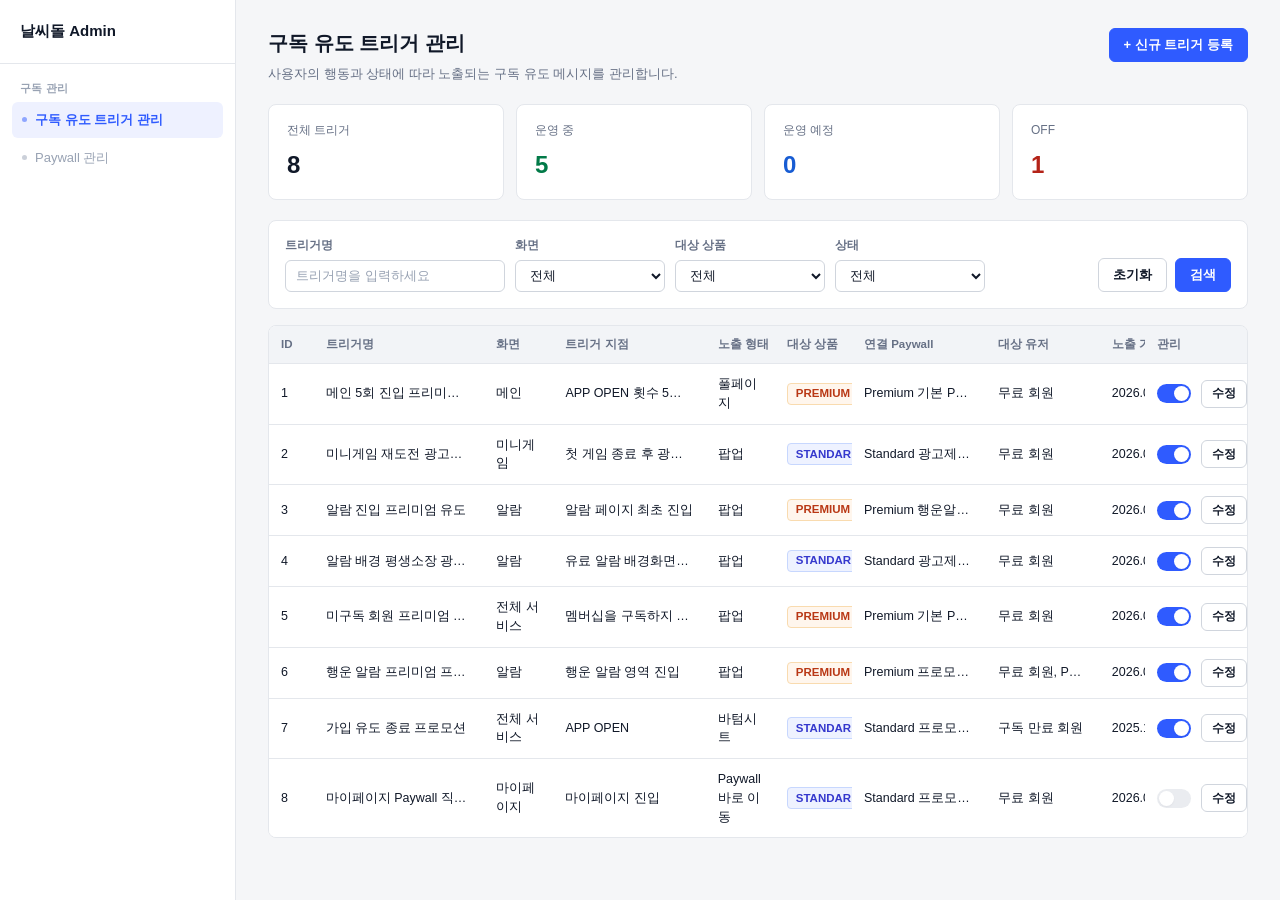
==== subscription-trigger-admin/index.html @ 9c8e007f "Add subscription trigger admin prototype Frontend-only mock admin for managing weather app subscript" ====
<!DOCTYPE html>
<html lang="ko">
<head>
<meta charset="UTF-8">
<meta name="viewport" content="width=1280">
<title>날씨돌 Admin · 구독 유도 트리거 관리</title>
<style>
  :root{
    --bg:#f5f6f8;
    --surface:#ffffff;
    --border:#e4e7ec;
    --border-strong:#d0d5dd;
    --text:#101828;
    --text-secondary:#667085;
    --text-tertiary:#98a2b3;
    --primary:#2f5bff;
    --primary-hover:#2447d6;
    --primary-soft:#eef1ff;
    --danger:#d92d20;
    --danger-soft:#fef3f2;
    --warning:#b54708;
    --warning-soft:#fffaeb;
    --warning-border:#fedf89;
    --green-bg:#ecfdf3;
    --green-text:#027a48;
    --green-border:#abefc6;
    --blue-bg:#eff8ff;
    --blue-text:#175cd3;
    --blue-border:#b2ddff;
    --gray-bg:#f2f4f7;
    --gray-text:#475467;
    --gray-border:#eaecf0;
    --red-bg:#fef3f2;
    --red-text:#b42318;
    --red-border:#fecdca;
    --standard-bg:#eef2ff;
    --standard-text:#3538cd;
    --standard-border:#c7d7fe;
    --premium-bg:#fff6ed;
    --premium-text:#b93815;
    --premium-border:#f9dbaf;
    --radius:6px;
    --shadow-sm:0 1px 2px rgba(16,24,40,0.05);
    --shadow-md:0 4px 12px rgba(16,24,40,0.10);
  }
  *{box-sizing:border-box;}
  html,body{height:100%;}
  body{
    margin:0;
    min-width:1280px;
    background:var(--bg);
    color:var(--text);
    font-family:-apple-system,BlinkMacSystemFont,"Segoe UI",Roboto,"Malgun Gothic","Apple SD Gothic Neo",sans-serif;
    font-size:13px;
    line-height:1.5;
    -webkit-font-smoothing:antialiased;
  }
  a{color:inherit;text-decoration:none;}
  button{font-family:inherit;}
  ul{margin:0;padding:0;list-style:none;}

  /* ---------- layout ---------- */
  .layout{display:flex;min-height:100vh;}
  .sidebar{
    width:236px;
    flex:0 0 236px;
    background:var(--surface);
    border-right:1px solid var(--border);
    display:flex;
    flex-direction:column;
    padding:20px 0;
  }
  .sidebar-logo{
    display:flex;
    align-items:baseline;
    gap:6px;
    padding:0 20px 20px 20px;
    border-bottom:1px solid var(--border);
    margin-bottom:16px;
  }
  .sidebar-logo .name{font-size:15px;font-weight:700;color:var(--text);}
  .sidebar-logo .tag{font-size:11px;color:var(--text-tertiary);}
  .nav-group{padding:0 12px;margin-bottom:20px;}
  .nav-group-title{
    font-size:11px;
    font-weight:600;
    color:var(--text-tertiary);
    padding:0 8px 6px 8px;
    letter-spacing:.02em;
  }
  .nav-item{
    display:flex;
    align-items:center;
    gap:8px;
    padding:8px 10px;
    border-radius:var(--radius);
    color:var(--text-secondary);
    font-size:13px;
    cursor:pointer;
    margin-bottom:2px;
  }
  .nav-item:hover{background:var(--gray-bg);color:var(--text);}
  .nav-item.active{background:var(--primary-soft);color:var(--primary);font-weight:600;}
  .nav-item.disabled{cursor:not-allowed;color:var(--text-tertiary);}
  .nav-item.disabled:hover{background:none;color:var(--text-tertiary);}
  .nav-item .dot{width:5px;height:5px;border-radius:50%;background:currentColor;opacity:.5;flex:0 0 auto;}

  .main{flex:1;min-width:0;display:flex;flex-direction:column;}
  .view{flex:1;display:flex;flex-direction:column;min-height:0;}

  /* ---------- typography / common ---------- */
  .page-header{
    display:flex;
    align-items:flex-start;
    justify-content:space-between;
    padding:28px 32px 0 32px;
  }
  .page-title{font-size:20px;font-weight:700;color:var(--text);margin:0 0 6px 0;}
  .page-desc{font-size:13px;color:var(--text-secondary);margin:0;}

  .btn{
    display:inline-flex;
    align-items:center;
    justify-content:center;
    gap:6px;
    height:34px;
    padding:0 14px;
    border-radius:var(--radius);
    border:1px solid var(--border-strong);
    background:var(--surface);
    color:var(--text);
    font-size:13px;
    font-weight:600;
    cursor:pointer;
    white-space:nowrap;
  }
  .btn:hover{background:var(--gray-bg);}
  .btn-primary{background:var(--primary);border-color:var(--primary);color:#fff;}
  .btn-primary:hover{background:var(--primary-hover);border-color:var(--primary-hover);}
  .btn-secondary{background:var(--surface);}
  .btn-danger{background:var(--danger);border-color:var(--danger);color:#fff;}
  .btn-danger:hover{background:#b42318;border-color:#b42318;}
  .btn-danger-outline{background:var(--surface);border-color:var(--red-border);color:var(--danger);}
  .btn-danger-outline:hover{background:var(--danger-soft);}
  .btn-sm{height:28px;padding:0 10px;font-size:12px;}
  .btn:disabled{opacity:.5;cursor:not-allowed;}

  .badge{
    display:inline-flex;
    align-items:center;
    height:22px;
    padding:0 8px;
    border-radius:4px;
    font-size:11.5px;
    font-weight:600;
    border:1px solid transparent;
    white-space:nowrap;
  }
  .badge-green{background:var(--green-bg);color:var(--green-text);border-color:var(--green-border);}
  .badge-blue{background:var(--blue-bg);color:var(--blue-text);border-color:var(--blue-border);}
  .badge-gray{background:var(--gray-bg);color:var(--gray-text);border-color:var(--gray-border);}
  .badge-red{background:var(--red-bg);color:var(--red-text);border-color:var(--red-border);}
  .badge-standard{background:var(--standard-bg);color:var(--standard-text);border-color:var(--standard-border);}
  .badge-premium{background:var(--premium-bg);color:var(--premium-text);border-color:var(--premium-border);}

  .toggle{
    position:relative;
    display:inline-block;
    width:34px;
    height:19px;
    flex:0 0 auto;
  }
  .toggle input{opacity:0;width:0;height:0;}
  .toggle-track{
    position:absolute;inset:0;
    background:var(--gray-border);
    border-radius:999px;
    cursor:pointer;
    transition:background .15s;
  }
  .toggle-track:before{
    content:"";
    position:absolute;
    left:2px;top:2px;
    width:15px;height:15px;
    background:#fff;
    border-radius:50%;
    box-shadow:var(--shadow-sm);
    transition:transform .15s;
  }
  .toggle input:checked + .toggle-track{background:var(--primary);}
  .toggle input:checked + .toggle-track:before{transform:translateX(15px);}

  /* ---------- summary cards ---------- */
  .summary-row{
    display:grid;
    grid-template-columns:repeat(4,1fr);
    gap:12px;
    padding:20px 32px 0 32px;
  }
  .summary-card{
    background:var(--surface);
    border:1px solid var(--border);
    border-radius:8px;
    padding:16px 18px;
  }
  .summary-card .label{font-size:12px;color:var(--text-secondary);margin-bottom:8px;}
  .summary-card .value{font-size:24px;font-weight:700;color:var(--text);}
  .summary-card.running .value{color:var(--green-text);}
  .summary-card.scheduled .value{color:var(--blue-text);}
  .summary-card.off .value{color:var(--red-text);}

  /* ---------- filters ---------- */
  .filter-bar{
    display:flex;
    align-items:flex-end;
    gap:10px;
    margin:20px 32px 0 32px;
    padding:16px;
    background:var(--surface);
    border:1px solid var(--border);
    border-radius:8px;
    flex-wrap:wrap;
  }
  .filter-field{display:flex;flex-direction:column;gap:6px;}
  .filter-field label{font-size:11.5px;color:var(--text-secondary);font-weight:600;}
  .filter-field input[type=text], .filter-field select{
    height:32px;
    border:1px solid var(--border-strong);
    border-radius:var(--radius);
    padding:0 10px;
    font-size:13px;
    background:var(--surface);
    color:var(--text);
    min-width:150px;
  }
  .filter-field input[type=text]{width:220px;}
  .filter-actions{display:flex;gap:8px;margin-left:auto;}

  /* ---------- table ---------- */
  .table-wrap{
    margin:16px 32px 32px 32px;
    background:var(--surface);
    border:1px solid var(--border);
    border-radius:8px;
    overflow-x:auto;
    overflow-y:hidden;
  }
  table{width:100%;min-width:1300px;border-collapse:collapse;table-layout:fixed;}
  thead th{
    text-align:left;
    font-size:11.5px;
    font-weight:600;
    color:var(--text-secondary);
    background:var(--gray-bg);
    padding:10px 12px;
    border-bottom:1px solid var(--border);
    white-space:nowrap;
  }
  tbody td{
    padding:11px 12px;
    border-bottom:1px solid var(--border);
    font-size:12.5px;
    color:var(--text);
    vertical-align:middle;
    overflow:hidden;
  }
  tbody tr{cursor:pointer;}
  tbody tr:hover{background:#fafbfc;}
  tbody tr:last-child td{border-bottom:none;}
  .cell-ellipsis{
    white-space:nowrap;
    overflow:hidden;
    text-overflow:ellipsis;
    display:block;
    max-width:100%;
  }
  .col-id{width:44px;}
  .col-name{width:168px;}
  .col-screen{width:68px;}
  .col-trigger{width:150px;}
  .col-type{width:68px;}
  .col-product{width:76px;}
  .col-paywall{width:132px;}
  .col-target{width:112px;}
  .col-period{width:136px;}
  .col-freq{width:104px;}
  .col-priority{width:52px;text-align:center;}
  .col-status{width:70px;}
  .col-manage{width:100px;}
  td.col-priority{text-align:center;}
  .row-manage{display:flex;align-items:center;gap:10px;}
  .empty-row td{padding:48px 12px;text-align:center;color:var(--text-tertiary);font-size:13px;}

  /* pin identifying + action columns so they stay reachable while the
     dense table scrolls horizontally at 1280-1440px */
  th.sticky-col, td.sticky-col{position:sticky;background:var(--surface);z-index:2;}
  thead th.sticky-col{background:var(--gray-bg);z-index:3;}
  tbody tr:hover td.sticky-col{background:#fafbfc;}
  .sticky-id{left:0;}
  .sticky-name{left:44px;box-shadow:2px 0 4px -2px rgba(16,24,40,0.12);}
  .sticky-manage{right:0;box-shadow:-2px 0 4px -2px rgba(16,24,40,0.12);}

  /* ---------- form view ---------- */
  .form-header{
    display:flex;
    align-items:center;
    justify-content:space-between;
    padding:20px 32px;
    border-bottom:1px solid var(--border);
    background:var(--surface);
  }
  .form-header-left{display:flex;flex-direction:column;gap:6px;}
  .back-link{
    display:inline-flex;
    align-items:center;
    gap:4px;
    font-size:12.5px;
    color:var(--text-secondary);
    cursor:pointer;
    width:fit-content;
  }
  .back-link:hover{color:var(--primary);}
  .form-title{font-size:18px;font-weight:700;}

  .form-body{
    display:flex;
    align-items:flex-start;
    gap:24px;
    padding:24px 32px 120px 32px;
  }
  .form-main{flex:0 0 66%;max-width:66%;display:flex;flex-direction:column;gap:16px;}
  .form-side{flex:1;position:sticky;top:24px;}

  .section-card{
    background:var(--surface);
    border:1px solid var(--border);
    border-radius:8px;
    padding:20px 22px;
  }
  .section-head{display:flex;align-items:baseline;gap:10px;margin-bottom:16px;}
  .section-num{
    display:inline-flex;
    align-items:center;
    justify-content:center;
    width:20px;height:20px;
    border-radius:50%;
    background:var(--text);
    color:#fff;
    font-size:11px;
    font-weight:700;
    flex:0 0 auto;
  }
  .section-title{font-size:14px;font-weight:700;color:var(--text);}
  .section-sub{font-size:12px;color:var(--text-secondary);}

  .field{margin-bottom:16px;}
  .field:last-child{margin-bottom:0;}
  .field-row{display:flex;gap:16px;}
  .field-row .field{flex:1;}
  .field label.field-label{
    display:block;
    font-size:12.5px;
    font-weight:600;
    color:var(--text);
    margin-bottom:6px;
  }
  .required-mark{color:var(--danger);margin-left:2px;}
  .field .helper{font-size:11.5px;color:var(--text-tertiary);margin-top:5px;}
  .field .error-text{font-size:11.5px;color:var(--danger);margin-top:5px;display:none;}
  .field.has-error .error-text{display:block;}
  .field.has-error input,.field.has-error select,.field.has-error textarea{border-color:var(--danger)!important;}
  .field.has-error .card-select .card-option{border-color:var(--danger);}

  input[type=text], input[type=number], input[type=datetime-local], select, textarea{
    width:100%;
    height:34px;
    border:1px solid var(--border-strong);
    border-radius:var(--radius);
    padding:0 10px;
    font-size:13px;
    color:var(--text);
    background:var(--surface);
    font-family:inherit;
  }
  textarea{height:auto;padding:8px 10px;resize:vertical;min-height:64px;}
  input:focus, select:focus, textarea:focus{outline:2px solid var(--primary-soft);border-color:var(--primary);}
  input::placeholder, textarea::placeholder{color:var(--text-tertiary);}

  .row-toggle{display:flex;align-items:center;justify-content:space-between;padding:2px 0;}
  .row-toggle .toggle-copy .t{font-size:13px;font-weight:600;}
  .row-toggle .toggle-copy .d{font-size:11.5px;color:var(--text-secondary);margin-top:2px;}

  .checkbox-grid{display:flex;flex-direction:column;gap:2px;}
  .checkbox-item{
    display:flex;
    align-items:center;
    gap:8px;
    padding:8px 4px;
    border-bottom:1px solid var(--gray-bg);
  }
  .checkbox-item:last-child{border-bottom:none;}
  .checkbox-item input{width:15px;height:15px;}
  .checkbox-item label{font-size:13px;cursor:pointer;}

  .warning-box{
    display:flex;
    gap:8px;
    align-items:flex-start;
    background:var(--warning-soft);
    border:1px solid var(--warning-border);
    color:var(--warning);
    border-radius:var(--radius);
    padding:10px 12px;
    font-size:12px;
    margin-top:10px;
  }
  .warning-box .mark{font-weight:700;flex:0 0 auto;}

  .radio-line{display:flex;gap:20px;align-items:center;height:34px;}
  .radio-item{display:flex;align-items:center;gap:6px;}
  .radio-item input{width:15px;height:15px;}
  .radio-item label{font-size:13px;cursor:pointer;}

  .freq-select-wrap{display:flex;gap:10px;align-items:flex-start;}
  .freq-select-wrap select{flex:0 0 220px;}
  .freq-sub{flex:1;}
  .freq-note{
    background:var(--gray-bg);
    border-radius:var(--radius);
    padding:9px 12px;
    font-size:12px;
    color:var(--text-secondary);
    display:flex;
    align-items:center;
    gap:8px;
    min-height:34px;
  }
  .freq-number-row{display:flex;align-items:center;gap:8px;}
  .freq-number-row input{width:90px;}
  .freq-number-row span{font-size:12.5px;color:var(--text-secondary);white-space:nowrap;}

  .card-select{display:grid;grid-template-columns:repeat(4,1fr);gap:10px;}
  .card-select.two-col{grid-template-columns:repeat(2,1fr);}
  .card-option{
    border:1.5px solid var(--border);
    border-radius:8px;
    padding:14px 10px 12px 10px;
    cursor:pointer;
    text-align:center;
    background:var(--surface);
  }
  .card-option:hover{border-color:var(--border-strong);}
  .card-option.selected{border-color:var(--primary);background:var(--primary-soft);}
  .card-option .icon-wrap{
    display:flex;
    align-items:center;
    justify-content:center;
    height:52px;
    margin-bottom:10px;
  }
  .card-option .icon-wrap svg{width:44px;height:40px;}
  .card-option .opt-title{font-size:12.5px;font-weight:600;color:var(--text);}

  .product-card{
    border:1.5px solid var(--border);
    border-radius:8px;
    padding:16px;
    cursor:pointer;
  }
  .product-card:hover{border-color:var(--border-strong);}
  .product-card.selected{border-color:var(--primary);background:var(--primary-soft);}
  .product-card .p-name{font-size:14px;font-weight:700;margin-bottom:4px;}
  .product-card .p-desc{font-size:12px;color:var(--text-secondary);}

  .flow-diagram{
    margin-top:16px;
    display:flex;
    align-items:center;
    gap:10px;
    flex-wrap:wrap;
    padding:12px 14px;
    background:var(--gray-bg);
    border-radius:var(--radius);
  }
  .flow-chip{
    background:var(--surface);
    border:1px solid var(--border-strong);
    border-radius:999px;
    padding:5px 12px;
    font-size:12px;
    font-weight:600;
    color:var(--text);
  }
  .flow-chip.empty{color:var(--text-tertiary);font-weight:500;}
  .flow-arrow{color:var(--text-tertiary);font-size:13px;}

  .dropzone{
    border:1.5px dashed var(--border-strong);
    border-radius:var(--radius);
    padding:22px;
    text-align:center;
    cursor:pointer;
    color:var(--text-secondary);
    font-size:12.5px;
  }
  .dropzone:hover{border-color:var(--primary);background:var(--primary-soft);}
  .dropzone.filled{border-style:solid;border-color:var(--green-border);background:var(--green-bg);color:var(--green-text);}
  .dropzone .dz-title{font-weight:600;margin-bottom:3px;color:var(--text);}
  .dropzone.filled .dz-title{color:var(--green-text);}

  .priority-hint{font-size:12px;color:var(--text-secondary);margin-top:6px;}

  /* ---------- preview ---------- */
  .preview-panel{
    background:var(--surface);
    border:1px solid var(--border);
    border-radius:8px;
    padding:20px;
  }
  .preview-panel h3{font-size:13.5px;font-weight:700;margin:0 0 4px 0;}
  .preview-panel .preview-sub{font-size:11.5px;color:var(--text-secondary);margin-bottom:16px;}
  .phone-frame{
    width:100%;
    max-width:260px;
    margin:0 auto;
    border:8px solid #1d2129;
    border-radius:30px;
    background:#1d2129;
    box-shadow:var(--shadow-md);
  }
  .phone-screen{
    background:#eef1f6;
    border-radius:22px;
    height:480px;
    position:relative;
    overflow:hidden;
    display:flex;
    flex-direction:column;
    justify-content:flex-end;
  }
  .phone-notch{
    position:absolute;top:0;left:50%;transform:translateX(-50%);
    width:70px;height:16px;background:#1d2129;border-radius:0 0 10px 10px;
  }
  .phone-bg-app{
    position:absolute;inset:0;
    background:linear-gradient(180deg,#dfe7f5 0%,#eef1f6 60%);
  }
  .phone-bg-app .fake-line{height:8px;background:#d7dee8;border-radius:4px;margin:0 16px 8px 16px;}
  .phone-bg-app .fake-line.short{width:40%;}
  .phone-bg-app .fake-block{height:60px;background:#d7dee8;border-radius:8px;margin:16px;}

  .sheet{
    position:relative;
    background:#fff;
    border-radius:16px 16px 0 0;
    padding:18px 16px 16px 16px;
    box-shadow:0 -4px 16px rgba(0,0,0,.12);
  }
  .sheet.popup-center{
    margin:auto 14px;
    border-radius:14px;
    align-self:center;
  }
  .sheet.fullpage-sheet{
    position:absolute;inset:0;
    border-radius:22px;
    display:flex;
    flex-direction:column;
    justify-content:center;
    padding:28px 20px;
  }
  .sheet-img{
    height:96px;
    border-radius:10px;
    background:repeating-linear-gradient(45deg,#eef1ff,#eef1ff 8px,#e4e9ff 8px,#e4e9ff 16px);
    margin-bottom:12px;
    display:flex;align-items:center;justify-content:center;
    color:var(--text-tertiary);
    font-size:10.5px;
  }
  .sheet-title{font-size:14.5px;font-weight:700;color:#101828;margin-bottom:4px;line-height:1.35;}
  .sheet-subtitle{font-size:11.5px;color:#667085;margin-bottom:14px;line-height:1.4;}
  .sheet-cta{
    background:var(--primary);
    color:#fff;
    text-align:center;
    padding:11px;
    border-radius:8px;
    font-size:12.5px;
    font-weight:700;
    margin-bottom:8px;
  }
  .sheet-subcta{
    text-align:center;
    padding:6px;
    font-size:11.5px;
    color:var(--text-tertiary);
  }
  .sheet-badge-row{display:flex;justify-content:flex-end;margin-top:6px;}
  .sheet-product-badge{
    font-size:9.5px;
    font-weight:700;
    padding:2px 7px;
    border-radius:4px;
  }
  .flow-preview{
    position:absolute;inset:0;
    display:flex;
    flex-direction:column;
    align-items:center;
    justify-content:center;
    gap:10px;
    padding:24px;
  }
  .flow-preview .fp-chip{
    background:#fff;
    border-radius:8px;
    padding:10px 16px;
    font-size:12px;
    font-weight:600;
    color:var(--text);
    box-shadow:var(--shadow-sm);
    text-align:center;
  }
  .flow-preview .fp-arrow{color:var(--text-tertiary);font-size:16px;}
  .preview-meta{
    margin-top:14px;
    font-size:11.5px;
    color:var(--text-secondary);
    display:flex;
    justify-content:space-between;
  }

  /* ---------- sticky bottom actions ---------- */
  .bottom-actions{
    position:fixed;
    left:236px;right:0;bottom:0;
    background:var(--surface);
    border-top:1px solid var(--border);
    padding:14px 32px;
    display:flex;
    justify-content:space-between;
    align-items:center;
    z-index:20;
  }
  .bottom-actions-right{display:flex;gap:8px;}

  /* ---------- toast ---------- */
  .toast{
    position:fixed;
    bottom:28px;
    left:50%;
    transform:translateX(-50%) translateY(20px);
    background:#101828;
    color:#fff;
    padding:12px 20px;
    border-radius:8px;
    font-size:13px;
    font-weight:500;
    box-shadow:var(--shadow-md);
    opacity:0;
    pointer-events:none;
    transition:opacity .18s, transform .18s;
    z-index:100;
  }
  .toast.show{opacity:1;transform:translateX(-50%) translateY(0);}

  /* ---------- modal ---------- */
  .modal-overlay{
    position:fixed;inset:0;
    background:rgba(16,24,40,.5);
    display:flex;
    align-items:center;
    justify-content:center;
    z-index:90;
  }
  .modal{
    background:#fff;
    border-radius:10px;
    padding:24px;
    width:380px;
    box-shadow:var(--shadow-md);
  }
  .modal h3{font-size:15px;font-weight:700;margin:0 0 8px 0;}
  .modal p{font-size:12.5px;color:var(--text-secondary);margin:0 0 20px 0;line-height:1.5;}
  .modal-actions{display:flex;justify-content:flex-end;gap:8px;}
</style>
</head>
<body>
<div class="layout">
  <aside class="sidebar">
    <div class="sidebar-logo">
      <span class="name">날씨돌 Admin</span>
    </div>
    <div class="nav-group">
      <div class="nav-group-title">구독 관리</div>
      <ul>
        <li class="nav-item active" id="nav-trigger">
          <span class="dot"></span>구독 유도 트리거 관리
        </li>
        <li class="nav-item disabled" id="nav-paywall">
          <span class="dot"></span>Paywall 관리
        </li>
      </ul>
    </div>
  </aside>

  <main class="main">

    <!-- ===================== LIST VIEW ===================== -->
    <section class="view" id="view-list">
      <div class="page-header">
        <div>
          <h1 class="page-title">구독 유도 트리거 관리</h1>
          <p class="page-desc">사용자의 행동과 상태에 따라 노출되는 구독 유도 메시지를 관리합니다.</p>
        </div>
        <button class="btn btn-primary" id="btn-new">+ 신규 트리거 등록</button>
      </div>

      <div class="summary-row">
        <div class="summary-card">
          <div class="label">전체 트리거</div>
          <div class="value" id="sum-total">0</div>
        </div>
        <div class="summary-card running">
          <div class="label">운영 중</div>
          <div class="value" id="sum-running">0</div>
        </div>
        <div class="summary-card scheduled">
          <div class="label">운영 예정</div>
          <div class="value" id="sum-scheduled">0</div>
        </div>
        <div class="summary-card off">
          <div class="label">OFF</div>
          <div class="value" id="sum-off">0</div>
        </div>
      </div>

      <div class="filter-bar">
        <div class="filter-field">
          <label>트리거명</label>
          <input type="text" id="filter-name" placeholder="트리거명을 입력하세요">
        </div>
        <div class="filter-field">
          <label>화면</label>
          <select id="filter-screen">
            <option value="">전체</option>
            <option value="메인">메인</option>
            <option value="알람">알람</option>
            <option value="미니게임">미니게임</option>
            <option value="마이페이지">마이페이지</option>
            <option value="전체 서비스">전체 서비스</option>
          </select>
        </div>
        <div class="filter-field">
          <label>대상 상품</label>
          <select id="filter-product">
            <option value="">전체</option>
            <option value="STANDARD">STANDARD</option>
            <option value="PREMIUM">PREMIUM</option>
          </select>
        </div>
        <div class="filter-field">
          <label>상태</label>
          <select id="filter-status">
            <option value="">전체</option>
            <option value="running">운영 중</option>
            <option value="scheduled">운영 예정</option>
            <option value="ended">종료</option>
            <option value="off">OFF</option>
          </select>
        </div>
        <div class="filter-actions">
          <button class="btn btn-secondary" id="btn-reset">초기화</button>
          <button class="btn btn-primary" id="btn-search">검색</button>
        </div>
      </div>

      <div class="table-wrap">
        <table>
          <colgroup>
            <col class="col-id"><col class="col-name"><col class="col-screen"><col class="col-trigger">
            <col class="col-type"><col class="col-product"><col class="col-paywall"><col class="col-target">
            <col class="col-period"><col class="col-freq"><col class="col-priority"><col class="col-status"><col class="col-manage">
          </colgroup>
          <thead>
            <tr>
              <th class="sticky-col sticky-id">ID</th><th class="sticky-col sticky-name">트리거명</th><th>화면</th><th>트리거 지점</th><th>노출 형태</th>
              <th>대상 상품</th><th>연결 Paywall</th><th>대상 유저</th><th>노출 기간</th>
              <th>빈도</th><th>우선순위</th><th>상태</th><th class="sticky-col sticky-manage">관리</th>
            </tr>
          </thead>
          <tbody id="trigger-tbody"></tbody>
        </table>
      </div>
    </section>

    <!-- ===================== FORM VIEW ===================== -->
    <section class="view" id="view-form" style="display:none;">
      <div class="form-header">
        <div class="form-header-left">
          <span class="back-link" id="btn-back">&larr; 목록으로</span>
          <span class="form-title" id="form-title">구독 유도 트리거 등록</span>
        </div>
        <button class="btn btn-danger-outline" id="btn-delete" style="display:none;">삭제</button>
      </div>

      <div class="form-body">
        <div class="form-main">

          <!-- 1. 기본 정보 -->
          <div class="section-card">
            <div class="section-head">
              <span class="section-num">1</span>
              <span class="section-title">기본 정보</span>
            </div>
            <div class="field" id="field-name">
              <label class="field-label">트리거명<span class="required-mark">*</span></label>
              <input type="text" id="f-name" placeholder="운영자가 식별할 수 있는 이름을 입력하세요">
              <div class="helper">사용자에게 노출되지 않는 어드민 내부 관리용 이름입니다.</div>
              <div class="error-text">트리거명을 입력해주세요.</div>
            </div>
            <div class="field">
              <label class="field-label">운영 설명</label>
              <textarea id="f-desc" placeholder="운영 목적이나 참고사항을 입력하세요"></textarea>
            </div>
            <div class="field" style="margin-bottom:0;">
              <div class="row-toggle">
                <div class="toggle-copy">
                  <div class="t">사용 여부</div>
                  <div class="d">OFF로 설정하면 즉시 앱 노출이 중단됩니다.</div>
                </div>
                <label class="toggle">
                  <input type="checkbox" id="f-enabled" checked>
                  <span class="toggle-track"></span>
                </label>
              </div>
            </div>
          </div>

          <!-- 2. 트리거 설정 -->
          <div class="section-card">
            <div class="section-head">
              <span class="section-num">2</span>
              <span class="section-title">트리거 설정</span>
              <span class="section-sub">사용자가 어떤 화면에서 어떤 행동을 했을 때 구독 유도를 시작할지 설정합니다.</span>
            </div>
            <div class="field-row">
              <div class="field" id="field-screen">
                <label class="field-label">화면<span class="required-mark">*</span></label>
                <select id="f-screen">
                  <option value="">화면을 선택하세요</option>
                  <option value="메인">메인</option>
                  <option value="알람">알람</option>
                  <option value="미니게임">미니게임</option>
                  <option value="마이페이지">마이페이지</option>
                  <option value="전체 서비스">전체 서비스</option>
                </select>
                <div class="error-text">노출 화면을 선택해주세요.</div>
              </div>
              <div class="field" id="field-triggerPoint">
                <label class="field-label">트리거 지점<span class="required-mark">*</span></label>
                <select id="f-triggerPoint" disabled>
                  <option value="">화면을 먼저 선택하세요</option>
                </select>
                <div class="helper">개발에서 지원하는 트리거 이벤트만 선택할 수 있습니다.</div>
                <div class="error-text">트리거 지점을 선택해주세요.</div>
              </div>
            </div>
          </div>

          <!-- 3. 대상 사용자 -->
          <div class="section-card">
            <div class="section-head">
              <span class="section-num">3</span>
              <span class="section-title">대상 사용자</span>
              <span class="section-sub">현재 구독 상태를 기준으로 노출할 사용자를 지정합니다.</span>
            </div>
            <div class="field" id="field-targetUsers" style="margin-bottom:0;">
              <div class="checkbox-grid" id="f-targetUsers">
                <div class="checkbox-item">
                  <input type="checkbox" id="tu-free" value="free" checked>
                  <label for="tu-free">무료 회원</label>
                </div>
                <div class="checkbox-item">
                  <input type="checkbox" id="tu-standard_sub" value="standard_sub">
                  <label for="tu-standard_sub">STANDARD 구독자</label>
                </div>
                <div class="checkbox-item">
                  <input type="checkbox" id="tu-premium_sub" value="premium_sub">
                  <label for="tu-premium_sub">PREMIUM 구독자</label>
                </div>
                <div class="checkbox-item">
                  <input type="checkbox" id="tu-premium_trial" value="premium_trial">
                  <label for="tu-premium_trial">PREMIUM 무료체험 중</label>
                </div>
                <div class="checkbox-item">
                  <input type="checkbox" id="tu-expired" value="expired">
                  <label for="tu-expired">구독 만료 회원</label>
                </div>
              </div>
              <div class="error-text">대상 사용자를 1개 이상 선택해주세요.</div>
              <div class="warning-box" id="premium-warning" style="display:none;">
                <span class="mark">주의</span>
                <span>이미 PREMIUM 혜택을 이용 중인 사용자입니다. PREMIUM 가입 유도 대상으로 설정하는 것이 맞는지 확인해주세요.</span>
              </div>
            </div>
          </div>

          <!-- 4. 노출 기간 -->
          <div class="section-card">
            <div class="section-head">
              <span class="section-num">4</span>
              <span class="section-title">노출 기간</span>
            </div>
            <div class="field-row">
              <div class="field">
                <label class="field-label">시작 일시</label>
                <input type="datetime-local" id="f-startAt">
              </div>
              <div class="field">
                <label class="field-label">종료 설정</label>
                <div class="radio-line">
                  <div class="radio-item">
                    <input type="radio" name="endMode" id="endMode-set" value="set" checked>
                    <label for="endMode-set">종료일 지정</label>
                  </div>
                  <div class="radio-item">
                    <input type="radio" name="endMode" id="endMode-none" value="none">
                    <label for="endMode-none">종료 없음</label>
                  </div>
                </div>
              </div>
            </div>
            <div class="field" id="field-endAt">
              <label class="field-label">종료 일시</label>
              <input type="datetime-local" id="f-endAt">
              <div class="error-text">종료 일시는 시작 일시 이후로 설정해주세요.</div>
            </div>
          </div>

          <!-- 5. 노출 빈도 -->
          <div class="section-card">
            <div class="section-head">
              <span class="section-num">5</span>
              <span class="section-title">사용자별 노출 빈도</span>
              <span class="section-sub">동일 사용자에게 구독 유도 메시지가 반복 노출되는 빈도를 제한합니다.</span>
            </div>
            <div class="field" style="margin-bottom:10px;">
              <div class="freq-select-wrap">
                <select id="f-freqType">
                  <option value="first_only">최초 1회</option>
                  <option value="daily">일 단위</option>
                  <option value="weekly">주 단위</option>
                  <option value="monthly">월 단위</option>
                  <option value="last_n_days">마지막 노출 후 N일</option>
                  <option value="unlimited">제한 없음</option>
                </select>
                <div class="freq-sub" id="freq-sub"></div>
              </div>
            </div>
            <div class="helper">빈도 제한은 회원 ID 기준으로 적용합니다.</div>
          </div>

          <!-- 6. 노출 콘텐츠 -->
          <div class="section-card">
            <div class="section-head">
              <span class="section-num">6</span>
              <span class="section-title">노출 콘텐츠</span>
            </div>
            <div class="field">
              <label class="field-label">노출 형태<span class="required-mark">*</span></label>
              <div class="card-select" id="f-displayType">
                <div class="card-option" data-value="popup">
                  <div class="icon-wrap">
                    <svg viewBox="0 0 44 40" fill="none"><rect x="2" y="10" width="40" height="26" rx="3" stroke="#98a2b3" stroke-width="1.5"/><rect x="8" y="16" width="28" height="4" rx="1" fill="#d0d5dd"/><rect x="8" y="23" width="20" height="3" rx="1" fill="#e4e7ec"/><rect x="8" y="29" width="14" height="5" rx="1.5" fill="#98a2b3"/></svg>
                  </div>
                  <div class="opt-title">팝업</div>
                </div>
                <div class="card-option" data-value="bottomsheet">
                  <div class="icon-wrap">
                    <svg viewBox="0 0 44 40" fill="none"><rect x="2" y="2" width="40" height="36" rx="3" stroke="#e4e7ec" stroke-width="1.5"/><rect x="2" y="20" width="40" height="18" rx="3" stroke="#98a2b3" stroke-width="1.5" fill="#fff"/><rect x="17" y="23" width="10" height="2.5" rx="1.2" fill="#d0d5dd"/><rect x="9" y="29" width="26" height="5" rx="1.5" fill="#98a2b3"/></svg>
                  </div>
                  <div class="opt-title">바텀시트</div>
                </div>
                <div class="card-option" data-value="fullpage">
                  <div class="icon-wrap">
                    <svg viewBox="0 0 44 40" fill="none"><rect x="2" y="2" width="40" height="36" rx="3" stroke="#98a2b3" stroke-width="1.5" fill="#fff"/><rect x="8" y="9" width="28" height="10" rx="2" fill="#e4e7ec"/><rect x="8" y="23" width="20" height="3" rx="1" fill="#e4e7ec"/><rect x="8" y="29" width="28" height="5" rx="1.5" fill="#98a2b3"/></svg>
                  </div>
                  <div class="opt-title">풀페이지</div>
                </div>
                <div class="card-option" data-value="paywall_direct">
                  <div class="icon-wrap">
                    <svg viewBox="0 0 44 40" fill="none"><rect x="2" y="9" width="16" height="22" rx="2.5" stroke="#98a2b3" stroke-width="1.5" fill="#fff"/><path d="M22 20H38M38 20L32 14M38 20L32 26" stroke="#98a2b3" stroke-width="1.6" stroke-linecap="round" stroke-linejoin="round"/></svg>
                  </div>
                  <div class="opt-title">Paywall 바로 이동</div>
                </div>
              </div>
            </div>

            <div id="popup-content-fields">
              <div class="field" id="field-popupTitle">
                <label class="field-label">타이틀<span class="required-mark">*</span></label>
                <input type="text" id="f-popupTitle" placeholder="광고 없이 날씨돌을 이용해보세요">
                <div class="error-text">타이틀을 입력해주세요.</div>
              </div>
              <div class="field">
                <label class="field-label">서브 타이틀</label>
                <input type="text" id="f-popupSubtitle" placeholder="STANDARD 멤버십으로 광고를 제거할 수 있어요.">
              </div>
              <div class="field">
                <label class="field-label">이미지</label>
                <div class="dropzone" id="f-popupImage">
                  <div class="dz-title">이미지 업로드</div>
                  <div>클릭하여 파일을 선택하세요 (프로토타입 · 실제 업로드 없음)</div>
                </div>
              </div>
              <div class="field-row">
                <div class="field" id="field-cta">
                  <label class="field-label">CTA 문구<span class="required-mark">*</span></label>
                  <input type="text" id="f-cta" placeholder="광고 없이 이용하기">
                  <div class="error-text">CTA 문구를 입력해주세요.</div>
                </div>
                <div class="field">
                  <label class="field-label">보조 CTA</label>
                  <input type="text" id="f-subCta" placeholder="나중에">
                </div>
              </div>
            </div>
          </div>

          <!-- 7. 상품 / Paywall -->
          <div class="section-card">
            <div class="section-head">
              <span class="section-num">7</span>
              <span class="section-title">상품 / Paywall 설정</span>
            </div>
            <div class="field" id="field-product">
              <label class="field-label">대상 상품<span class="required-mark">*</span></label>
              <div class="card-select two-col" id="f-product">
                <div class="product-card" data-value="STANDARD">
                  <div class="p-name">STANDARD</div>
                  <div class="p-desc">광고 제거</div>
                </div>
                <div class="product-card" data-value="PREMIUM">
                  <div class="p-name">PREMIUM</div>
                  <div class="p-desc">프리미엄 콘텐츠 및 추가 혜택</div>
                </div>
              </div>
              <div class="error-text">대상 상품을 선택해주세요.</div>
            </div>
            <div class="field" id="field-paywall" style="margin-bottom:0;">
              <label class="field-label">연결 Paywall<span class="required-mark">*</span></label>
              <select id="f-paywall" disabled>
                <option value="">상품을 먼저 선택하세요</option>
              </select>
              <div class="error-text">연결할 Paywall을 선택해주세요.</div>
              <div class="flow-diagram" id="flow-diagram"></div>
            </div>
          </div>

          <!-- 8. 우선순위 -->
          <div class="section-card">
            <div class="section-head">
              <span class="section-num">8</span>
              <span class="section-title">우선순위</span>
            </div>
            <div class="field" style="max-width:160px;margin-bottom:0;">
              <label class="field-label">Priority</label>
              <input type="number" id="f-priority" min="1" value="1">
              <div class="priority-hint">동일한 시점에 여러 구독 유도 트리거를 만족한 경우 숫자가 낮은 트리거를 먼저 노출합니다. (Priority 1 &gt; Priority 2 &gt; Priority 3)</div>
              <div class="warning-box" id="priority-warning" style="display:none;">
                <span class="mark">주의</span>
                <span>동일 화면에서 같은 우선순위를 사용하는 트리거가 있습니다.</span>
              </div>
            </div>
          </div>

        </div>

        <!-- 9. 미리보기 -->
        <div class="form-side">
          <div class="preview-panel">
            <h3>앱 노출 미리보기</h3>
            <div class="preview-sub">입력한 콘텐츠가 실시간으로 반영됩니다.</div>
            <div class="phone-frame">
              <div class="phone-screen" id="phone-screen"></div>
            </div>
            <div class="preview-meta">
              <span id="preview-type-label">팝업</span>
              <span id="preview-product-label">-</span>
            </div>
          </div>
        </div>
      </div>

      <div class="bottom-actions">
        <button class="btn btn-secondary" id="btn-cancel">취소</button>
        <div class="bottom-actions-right">
          <button class="btn btn-primary" id="btn-save">등록</button>
        </div>
      </div>
    </section>

  </main>
</div>

<div id="toast" class="toast"></div>

<div class="modal-overlay" id="confirmOverlay" style="display:none;">
  <div class="modal">
    <h3 id="confirmTitle">트리거를 삭제하시겠습니까?</h3>
    <p id="confirmDesc">삭제한 트리거는 더 이상 앱에 노출되지 않습니다.</p>
    <div class="modal-actions">
      <button class="btn btn-secondary" id="confirmCancelBtn">취소</button>
      <button class="btn btn-danger" id="confirmOkBtn">삭제</button>
    </div>
  </div>
</div>

<script>
(function(){
  "use strict";

  /* ============================================================
   * Static reference data (trigger events are dev-defined; ops
   * users may only pick from these lists, never free-type one)
   * ============================================================ */
  var TRIGGER_POINTS = {
    "메인": [
      { value:"app_open_5", label:"APP OPEN 횟수 5번째" },
      { value:"main_enter", label:"메인 화면 진입" }
    ],
    "알람": [
      { value:"alarm_enter_first", label:"알람 페이지 최초 진입" },
      { value:"alarm_bg_lifetime_ad", label:"유료 알람 배경화면에서 광고보고 평생 소장하기 클릭" },
      { value:"luck_alarm_enter", label:"행운 알람 영역 진입" }
    ],
    "미니게임": [
      { value:"game_end_first", label:"첫 게임 종료" },
      { value:"game_end_ad_retry", label:"첫 게임 종료 후 광고 보고 재도전 CTA 클릭" }
    ],
    "마이페이지": [
      { value:"mypage_enter", label:"마이페이지 진입" }
    ],
    "전체 서비스": [
      { value:"non_subscriber", label:"멤버십을 구독하지 않은 회원" },
      { value:"app_open", label:"APP OPEN" }
    ]
  };

  var TARGET_USER_LABELS = {
    free:"무료 회원",
    standard_sub:"STANDARD 구독자",
    premium_sub:"PREMIUM 구독자",
    premium_trial:"PREMIUM 무료체험 중",
    expired:"구독 만료 회원"
  };
  var TARGET_USER_ORDER = ["free","standard_sub","premium_sub","premium_trial","expired"];

  var PAYWALLS = {
    STANDARD:["Standard 광고제거 Paywall","Standard 프로모션 Paywall"],
    PREMIUM:["Premium 기본 Paywall","Premium 행운알람 Paywall","Premium 프로모션 Paywall"]
  };

  var DISPLAY_TYPE_LABELS = {
    popup:"팝업", bottomsheet:"바텀시트", fullpage:"풀페이지", paywall_direct:"Paywall 바로 이동"
  };

  var FREQ_LABELS = {
    first_only:"최초 1회", daily:"일 단위", weekly:"주 단위", monthly:"월 단위",
    last_n_days:"마지막 노출 후 N일", unlimited:"제한 없음"
  };

  var STATUS_LABEL = { running:"운영 중", scheduled:"운영 예정", ended:"종료", off:"OFF" };
  var STATUS_BADGE_CLASS = { running:"badge-green", scheduled:"badge-blue", ended:"badge-gray", off:"badge-red" };

  /* ============================================================
   * Mock data
   * ============================================================ */
  var triggers = [
    {
      id:1, name:"메인 5회 진입 프리미엄 유도", description:"신규 무료 회원의 5회차 앱 진입 시 프리미엄 업셀을 시도합니다.",
      enabled:true, screen:"메인", triggerPoint:"app_open_5",
      targetUsers:["free"], startAt:"2026-01-05T00:00", hasEndDate:false, endAt:"",
      freqType:"first_only", freqValue:null,
      displayType:"fullpage",
      popupTitle:"프리미엄으로 더 많은 날씨 정보를 확인해보세요", popupSubtitle:"초정밀 예보와 프리미엄 테마를 만나보세요.",
      popupImage:null, cta:"프리미엄 시작하기", subCta:"나중에",
      product:"PREMIUM", paywall:"Premium 기본 Paywall", priority:1
    },
    {
      id:2, name:"미니게임 재도전 광고제거 유도", description:"",
      enabled:true, screen:"미니게임", triggerPoint:"game_end_ad_retry",
      targetUsers:["free"], startAt:"2026-02-01T00:00", hasEndDate:false, endAt:"",
      freqType:"last_n_days", freqValue:3,
      displayType:"popup",
      popupTitle:"광고 없이 게임을 즐겨보세요", popupSubtitle:"STANDARD 멤버십으로 광고를 제거할 수 있어요.",
      popupImage:null, cta:"광고 없이 이용하기", subCta:"나중에",
      product:"STANDARD", paywall:"Standard 광고제거 Paywall", priority:2
    },
    {
      id:3, name:"알람 진입 프리미엄 유도", description:"",
      enabled:true, screen:"알람", triggerPoint:"alarm_enter_first",
      targetUsers:["free"], startAt:"2026-01-10T00:00", hasEndDate:false, endAt:"",
      freqType:"first_only", freqValue:null,
      displayType:"popup",
      popupTitle:"행운을 부르는 프리미엄 알람", popupSubtitle:"매일 다른 행운 메시지를 받아보세요.",
      popupImage:null, cta:"프리미엄 알람 시작하기", subCta:"다음에",
      product:"PREMIUM", paywall:"Premium 행운알람 Paywall", priority:1
    },
    {
      id:4, name:"알람 배경 평생소장 광고제거 유도", description:"",
      enabled:true, screen:"알람", triggerPoint:"alarm_bg_lifetime_ad",
      targetUsers:["free"], startAt:"2026-01-20T00:00", hasEndDate:false, endAt:"",
      freqType:"last_n_days", freqValue:2,
      displayType:"popup",
      popupTitle:"광고 없이 평생 소장하세요", popupSubtitle:"STANDARD 멤버십으로 배경을 광고 없이 소장할 수 있어요.",
      popupImage:null, cta:"광고 없이 소장하기", subCta:"나중에",
      product:"STANDARD", paywall:"Standard 광고제거 Paywall", priority:2
    },
    {
      id:5, name:"미구독 회원 프리미엄 유도", description:"",
      enabled:true, screen:"전체 서비스", triggerPoint:"non_subscriber",
      targetUsers:["free"], startAt:"2026-01-01T00:00", hasEndDate:false, endAt:"",
      freqType:"last_n_days", freqValue:3,
      displayType:"popup",
      popupTitle:"날씨돌 프리미엄을 만나보세요", popupSubtitle:"광고 제거는 물론 다양한 프리미엄 혜택을 누려보세요.",
      popupImage:null, cta:"프리미엄 알아보기", subCta:"나중에",
      product:"PREMIUM", paywall:"Premium 기본 Paywall", priority:3
    },
    {
      id:6, name:"행운 알람 프리미엄 프로모션", description:"가을 시즌 프로모션. 알람 화면 Priority 1과 중복 예정.",
      enabled:true, screen:"알람", triggerPoint:"luck_alarm_enter",
      targetUsers:["free","premium_trial"], startAt:"2026-09-01T00:00", hasEndDate:true, endAt:"2026-09-30T23:59",
      freqType:"first_only", freqValue:null,
      displayType:"popup",
      popupTitle:"행운 알람 프리미엄 프로모션", popupSubtitle:"가을맞이 특별 혜택을 놓치지 마세요.",
      popupImage:null, cta:"지금 확인하기", subCta:"나중에",
      product:"PREMIUM", paywall:"Premium 프로모션 Paywall", priority:1
    },
    {
      id:7, name:"가입 유도 종료 프로모션", description:"겨울 프로모션. 이미 종료됨.",
      enabled:true, screen:"전체 서비스", triggerPoint:"app_open",
      targetUsers:["expired"], startAt:"2025-12-01T00:00", hasEndDate:true, endAt:"2026-01-31T23:59",
      freqType:"last_n_days", freqValue:7,
      displayType:"bottomsheet",
      popupTitle:"다시 만나서 반가워요", popupSubtitle:"놓친 혜택을 다시 받아보세요.",
      popupImage:null, cta:"다시 시작하기", subCta:"나중에",
      product:"STANDARD", paywall:"Standard 프로모션 Paywall", priority:5
    },
    {
      id:8, name:"마이페이지 Paywall 직행 테스트", description:"현재 OFF 상태로 운영 중지된 트리거 샘플.",
      enabled:false, screen:"마이페이지", triggerPoint:"mypage_enter",
      targetUsers:["free"], startAt:"2026-03-01T00:00", hasEndDate:false, endAt:"",
      freqType:"unlimited", freqValue:null,
      displayType:"paywall_direct",
      popupTitle:"", popupSubtitle:"", popupImage:null, cta:"", subCta:"",
      product:"STANDARD", paywall:"Standard 프로모션 Paywall", priority:1
    }
  ];
  var nextId = 9;

  /* ============================================================
   * Helpers
   * ============================================================ */
  function computeStatus(t, now){
    now = now || new Date();
    if (!t.enabled) return "off";
    var start = new Date(t.startAt);
    if (now < start) return "scheduled";
    if (t.hasEndDate && t.endAt){
      var end = new Date(t.endAt);
      if (now > end) return "ended";
    }
    return "running";
  }

  function fmtDT(v){
    if (!v) return "";
    var s = v.replace("T"," ");
    return s.slice(0,16).replace(/-/g,".");
  }

  function fmtPeriod(t){
    var start = fmtDT(t.startAt) || "미설정";
    if (t.hasEndDate && t.endAt) return start + " ~ " + fmtDT(t.endAt);
    return start + " ~ 종료없음";
  }

  function fmtFreq(t){
    switch(t.freqType){
      case "first_only": return "최초 1회";
      case "daily": return (t.freqValue||1) + "회 / Day";
      case "weekly": return (t.freqValue||1) + "회 / Week";
      case "monthly": return (t.freqValue||1) + "회 / Month";
      case "last_n_days": return "마지막 노출 후 " + (t.freqValue||1) + "일";
      case "unlimited": return "제한 없음";
      default: return "-";
    }
  }

  function escapeHtml(s){
    return String(s==null?"":s).replace(/[&<>"']/g, function(c){
      return {"&":"&amp;","<":"&lt;",">":"&gt;","\"":"&quot;","'":"&#39;"}[c];
    });
  }

  function showToast(msg){
    var el = document.getElementById("toast");
    el.textContent = msg;
    el.classList.add("show");
    clearTimeout(showToast._t);
    showToast._t = setTimeout(function(){ el.classList.remove("show"); }, 2400);
  }

  /* ============================================================
   * List view rendering
   * ============================================================ */
  var currentFilters = { name:"", screen:"", product:"", status:"" };

  function renderSummary(){
    var total = triggers.length, running=0, scheduled=0, off=0;
    triggers.forEach(function(t){
      var s = computeStatus(t);
      if (s==="running") running++;
      else if (s==="scheduled") scheduled++;
      else if (s==="off") off++;
    });
    document.getElementById("sum-total").textContent = total;
    document.getElementById("sum-running").textContent = running;
    document.getElementById("sum-scheduled").textContent = scheduled;
    document.getElementById("sum-off").textContent = off;
  }

  function getFilteredTriggers(){
    return triggers.filter(function(t){
      if (currentFilters.name && t.name.indexOf(currentFilters.name) === -1) return false;
      if (currentFilters.screen && t.screen !== currentFilters.screen) return false;
      if (currentFilters.product && t.product !== currentFilters.product) return false;
      if (currentFilters.status && computeStatus(t) !== currentFilters.status) return false;
      return true;
    });
  }

  function renderTable(){
    var tbody = document.getElementById("trigger-tbody");
    var list = getFilteredTriggers();
    if (list.length === 0){
      tbody.innerHTML = '<tr class="empty-row"><td colspan="13">조건에 맞는 트리거가 없습니다.</td></tr>';
      return;
    }
    var rows = list.map(function(t){
      var status = computeStatus(t);
      var targetLabel = t.targetUsers.map(function(v){ return TARGET_USER_LABELS[v]; }).join(", ");
      var triggerLabel = (TRIGGER_POINTS[t.screen]||[]).reduce(function(acc,o){ return o.value===t.triggerPoint ? o.label : acc; }, t.triggerPoint);
      var productBadgeClass = t.product === "PREMIUM" ? "badge-premium" : "badge-standard";
      return '' +
        '<tr data-id="'+t.id+'">' +
          '<td class="sticky-col sticky-id">'+t.id+'</td>' +
          '<td class="sticky-col sticky-name" title="'+escapeHtml(t.name)+'"><span class="cell-ellipsis">'+escapeHtml(t.name)+'</span></td>' +
          '<td>'+escapeHtml(t.screen)+'</td>' +
          '<td title="'+escapeHtml(triggerLabel)+'"><span class="cell-ellipsis">'+escapeHtml(triggerLabel)+'</span></td>' +
          '<td>'+DISPLAY_TYPE_LABELS[t.displayType]+'</td>' +
          '<td><span class="badge '+productBadgeClass+'">'+t.product+'</span></td>' +
          '<td title="'+escapeHtml(t.paywall)+'"><span class="cell-ellipsis">'+escapeHtml(t.paywall)+'</span></td>' +
          '<td title="'+escapeHtml(targetLabel)+'"><span class="cell-ellipsis">'+escapeHtml(targetLabel)+'</span></td>' +
          '<td><span class="cell-ellipsis">'+fmtPeriod(t)+'</span></td>' +
          '<td><span class="cell-ellipsis">'+fmtFreq(t)+'</span></td>' +
          '<td class="col-priority">'+t.priority+'</td>' +
          '<td><span class="badge '+STATUS_BADGE_CLASS[status]+'">'+STATUS_LABEL[status]+'</span></td>' +
          '<td class="sticky-col sticky-manage">' +
            '<div class="row-manage">' +
              '<label class="toggle" title="ON/OFF">' +
                '<input type="checkbox" class="row-toggle-input" data-id="'+t.id+'" '+(t.enabled?"checked":"")+'>' +
                '<span class="toggle-track"></span>' +
              '</label>' +
              '<button class="btn btn-sm btn-secondary row-edit-btn" data-id="'+t.id+'">수정</button>' +
            '</div>' +
          '</td>' +
        '</tr>';
    }).join("");
    tbody.innerHTML = rows;

    tbody.querySelectorAll(".row-toggle-input").forEach(function(inp){
      inp.addEventListener("click", function(e){ e.stopPropagation(); });
      inp.addEventListener("change", function(){
        var id = Number(this.dataset.id);
        var t = triggers.find(function(x){ return x.id === id; });
        if (t){ t.enabled = this.checked; }
        renderSummary();
        renderTable();
      });
    });
    tbody.querySelectorAll(".row-edit-btn").forEach(function(btn){
      btn.addEventListener("click", function(e){
        e.stopPropagation();
        openEditForm(Number(this.dataset.id));
      });
    });
    tbody.querySelectorAll("tr[data-id]").forEach(function(tr){
      tr.addEventListener("click", function(e){
        if (e.target.closest(".row-manage")) return;
        openEditForm(Number(this.dataset.id));
      });
    });
  }

  function refreshList(){
    renderSummary();
    renderTable();
  }

  /* filters wiring */
  document.getElementById("btn-search").addEventListener("click", function(){
    currentFilters.name = document.getElementById("filter-name").value.trim();
    currentFilters.screen = document.getElementById("filter-screen").value;
    currentFilters.product = document.getElementById("filter-product").value;
    currentFilters.status = document.getElementById("filter-status").value;
    renderTable();
  });
  document.getElementById("filter-name").addEventListener("keydown", function(e){
    if (e.key === "Enter") document.getElementById("btn-search").click();
  });
  document.getElementById("btn-reset").addEventListener("click", function(){
    document.getElementById("filter-name").value = "";
    document.getElementById("filter-screen").value = "";
    document.getElementById("filter-product").value = "";
    document.getElementById("filter-status").value = "";
    currentFilters = { name:"", screen:"", product:"", status:"" };
    renderTable();
  });

  /* ============================================================
   * View switching
   * ============================================================ */
  function showView(name){
    document.getElementById("view-list").style.display = (name==="list") ? "flex" : "none";
    document.getElementById("view-form").style.display = (name==="form") ? "flex" : "none";
    window.scrollTo(0,0);
  }

  document.getElementById("nav-trigger").addEventListener("click", function(){
    showView("list");
  });
  document.getElementById("nav-paywall").addEventListener("click", function(){
    showToast("준비 중인 기능입니다.");
  });

  /* ============================================================
   * Form view
   * ============================================================ */
  var editingId = null;
  var formState = null;

  function defaultFormState(){
    var now = new Date();
    now.setMinutes(now.getMinutes() - now.getTimezoneOffset());
    var startAt = now.toISOString().slice(0,16);
    return {
      name:"", description:"", enabled:true,
      screen:"", triggerPoint:"",
      targetUsers:["free"],
      startAt:startAt, hasEndDate:true, endAt:"",
      freqType:"first_only", freqValue:null,
      displayType:"popup",
      popupTitle:"", popupSubtitle:"", popupImage:null, cta:"", subCta:"",
      product:"", paywall:"", priority:1
    };
  }

  function cloneTriggerToForm(t){
    return {
      name:t.name, description:t.description||"", enabled:t.enabled,
      screen:t.screen, triggerPoint:t.triggerPoint,
      targetUsers:t.targetUsers.slice(),
      startAt:t.startAt, hasEndDate:t.hasEndDate, endAt:t.endAt||"",
      freqType:t.freqType, freqValue:t.freqValue,
      displayType:t.displayType,
      popupTitle:t.popupTitle||"", popupSubtitle:t.popupSubtitle||"", popupImage:t.popupImage||null,
      cta:t.cta||"", subCta:t.subCta||"",
      product:t.product, paywall:t.paywall, priority:t.priority
    };
  }

  function openCreateForm(){
    editingId = null;
    formState = defaultFormState();
    document.getElementById("form-title").textContent = "구독 유도 트리거 등록";
    document.getElementById("btn-save").textContent = "등록";
    document.getElementById("btn-delete").style.display = "none";
    populateForm();
    clearAllErrors();
    showView("form");
  }

  function openEditForm(id){
    var t = triggers.find(function(x){ return x.id === id; });
    if (!t) return;
    editingId = id;
    formState = cloneTriggerToForm(t);
    document.getElementById("form-title").textContent = "구독 유도 트리거 수정";
    document.getElementById("btn-save").textContent = "변경사항 저장";
    document.getElementById("btn-delete").style.display = "inline-flex";
    populateForm();
    clearAllErrors();
    showView("form");
  }

  document.getElementById("btn-new").addEventListener("click", openCreateForm);
  document.getElementById("btn-back").addEventListener("click", function(){ showView("list"); });
  document.getElementById("btn-cancel").addEventListener("click", function(){ showView("list"); });

  /* ---- populate static form controls from formState ---- */
  function populateTriggerPointOptions(){
    var sel = document.getElementById("f-triggerPoint");
    var opts = TRIGGER_POINTS[formState.screen] || [];
    if (!formState.screen){
      sel.disabled = true;
      sel.innerHTML = '<option value="">화면을 먼저 선택하세요</option>';
      return;
    }
    sel.disabled = false;
    sel.innerHTML = '<option value="">트리거 지점을 선택하세요</option>' +
      opts.map(function(o){
        var sel2 = (o.value === formState.triggerPoint) ? " selected" : "";
        return '<option value="'+o.value+'"'+sel2+'>'+escapeHtml(o.label)+'</option>';
      }).join("");
  }

  function populatePaywallOptions(){
    var sel = document.getElementById("f-paywall");
    var opts = formState.product ? (PAYWALLS[formState.product]||[]) : [];
    if (!formState.product){
      sel.disabled = true;
      sel.innerHTML = '<option value="">상품을 먼저 선택하세요</option>';
      return;
    }
    sel.disabled = false;
    sel.innerHTML = '<option value="">Paywall을 선택하세요</option>' +
      opts.map(function(name){
        var sel2 = (name === formState.paywall) ? " selected" : "";
        return '<option value="'+escapeHtml(name)+'"'+sel2+'>'+escapeHtml(name)+'</option>';
      }).join("");
  }

  function populateFreqSub(){
    var wrap = document.getElementById("freq-sub");
    var v = formState.freqValue;
    switch(formState.freqType){
      case "first_only":
        wrap.innerHTML = '<div class="freq-note">사용자에게 생애 최초 1회만 노출</div>';
        break;
      case "daily":
        wrap.innerHTML = '<div class="freq-number-row"><input type="number" min="1" id="f-freqValue" value="'+(v||1)+'"><span>회 / Day</span></div>';
        break;
      case "weekly":
        wrap.innerHTML = '<div class="freq-number-row"><input type="number" min="1" id="f-freqValue" value="'+(v||1)+'"><span>회 / Week</span></div>';
        break;
      case "monthly":
        wrap.innerHTML = '<div class="freq-number-row"><input type="number" min="1" id="f-freqValue" value="'+(v||1)+'"><span>회 / Month</span></div>';
        break;
      case "last_n_days":
        wrap.innerHTML = '<div class="freq-number-row"><input type="number" min="1" id="f-freqValue" value="'+(v||1)+'"><span>일이 지나면 다시 노출 가능</span></div>';
        break;
      case "unlimited":
        wrap.innerHTML = '<div class="warning-box" style="margin-top:0;"><span class="mark">주의</span><span>트리거 조건을 만족할 때마다 노출됩니다. 사용자 피로도가 높아질 수 있습니다.</span></div>';
        break;
    }
    var input = document.getElementById("f-freqValue");
    if (input){
      input.addEventListener("input", function(){
        formState.freqValue = Number(this.value) || 1;
      });
    }
  }

  function updatePremiumWarning(){
    var warn = document.getElementById("premium-warning");
    var show = formState.product === "PREMIUM" && formState.targetUsers.indexOf("premium_sub") !== -1;
    warn.style.display = show ? "flex" : "none";
  }

  function updatePriorityWarning(){
    var warn = document.getElementById("priority-warning");
    var dup = triggers.some(function(t){
      return t.id !== editingId && t.screen === formState.screen && Number(t.priority) === Number(formState.priority) && formState.screen;
    });
    warn.style.display = dup ? "flex" : "none";
  }

  function updateFlowDiagram(){
    var el = document.getElementById("flow-diagram");
    var triggerLabel = "-";
    if (formState.screen && formState.triggerPoint){
      var opts = TRIGGER_POINTS[formState.screen] || [];
      var found = opts.find(function(o){ return o.value === formState.triggerPoint; });
      triggerLabel = found ? found.label : "-";
    }
    var productLabel = formState.product || "-";
    var paywallLabel = formState.paywall || "-";
    function chip(text){
      var empty = (text === "-");
      return '<span class="flow-chip'+(empty?" empty":"")+'">'+escapeHtml(text)+'</span>';
    }
    el.innerHTML = chip(triggerLabel) + '<span class="flow-arrow">&rarr;</span>' + chip(productLabel) + '<span class="flow-arrow">&rarr;</span>' + chip(paywallLabel);
  }

  function populateForm(){
    document.getElementById("f-name").value = formState.name;
    document.getElementById("f-desc").value = formState.description;
    document.getElementById("f-enabled").checked = formState.enabled;

    document.getElementById("f-screen").value = formState.screen;
    populateTriggerPointOptions();

    TARGET_USER_ORDER.forEach(function(v){
      document.getElementById("tu-"+v).checked = formState.targetUsers.indexOf(v) !== -1;
    });

    document.getElementById("f-startAt").value = formState.startAt;
    document.getElementById("endMode-set").checked = formState.hasEndDate;
    document.getElementById("endMode-none").checked = !formState.hasEndDate;
    document.getElementById("f-endAt").value = formState.endAt;
    document.getElementById("field-endAt").style.display = formState.hasEndDate ? "block" : "none";

    document.getElementById("f-freqType").value = formState.freqType;
    populateFreqSub();

    document.querySelectorAll("#f-displayType .card-option").forEach(function(el){
      el.classList.toggle("selected", el.dataset.value === formState.displayType);
    });
    document.getElementById("popup-content-fields").style.display = (formState.displayType === "paywall_direct") ? "none" : "block";

    document.getElementById("f-popupTitle").value = formState.popupTitle;
    document.getElementById("f-popupSubtitle").value = formState.popupSubtitle;
    document.getElementById("f-cta").value = formState.cta;
    document.getElementById("f-subCta").value = formState.subCta;
    var dz = document.getElementById("f-popupImage");
    if (formState.popupImage){
      dz.classList.add("filled");
      dz.innerHTML = '<div class="dz-title">이미지 선택됨</div><div>'+escapeHtml(formState.popupImage)+' &middot; 다시 클릭하여 변경</div>';
    } else {
      dz.classList.remove("filled");
      dz.innerHTML = '<div class="dz-title">이미지 업로드</div><div>클릭하여 파일을 선택하세요 (프로토타입 · 실제 업로드 없음)</div>';
    }

    document.querySelectorAll("#f-product .product-card").forEach(function(el){
      el.classList.toggle("selected", el.dataset.value === formState.product);
    });
    populatePaywallOptions();

    document.getElementById("f-priority").value = formState.priority;

    updatePremiumWarning();
    updatePriorityWarning();
    updateFlowDiagram();
    renderPreview();
  }

  /* ---- field listeners (attached once) ---- */
  document.getElementById("f-name").addEventListener("input", function(){
    formState.name = this.value;
    clearFieldError("field-name");
  });
  document.getElementById("f-desc").addEventListener("input", function(){
    formState.description = this.value;
  });
  document.getElementById("f-enabled").addEventListener("change", function(){
    formState.enabled = this.checked;
  });

  document.getElementById("f-screen").addEventListener("change", function(){
    formState.screen = this.value;
    formState.triggerPoint = "";
    populateTriggerPointOptions();
    clearFieldError("field-screen");
    clearFieldError("field-triggerPoint");
    updatePriorityWarning();
    updateFlowDiagram();
  });
  document.getElementById("f-triggerPoint").addEventListener("change", function(){
    formState.triggerPoint = this.value;
    clearFieldError("field-triggerPoint");
    updateFlowDiagram();
  });

  document.getElementById("f-targetUsers").addEventListener("change", function(e){
    if (e.target && e.target.type === "checkbox"){
      var vals = [];
      TARGET_USER_ORDER.forEach(function(v){
        if (document.getElementById("tu-"+v).checked) vals.push(v);
      });
      formState.targetUsers = vals;
      clearFieldError("field-targetUsers");
      updatePremiumWarning();
    }
  });

  document.getElementById("f-startAt").addEventListener("change", function(){
    formState.startAt = this.value;
    clearFieldError("field-endAt");
  });
  document.getElementById("endMode-set").addEventListener("change", function(){
    formState.hasEndDate = true;
    document.getElementById("field-endAt").style.display = "block";
  });
  document.getElementById("endMode-none").addEventListener("change", function(){
    formState.hasEndDate = false;
    formState.endAt = "";
    document.getElementById("field-endAt").style.display = "none";
    clearFieldError("field-endAt");
  });
  document.getElementById("f-endAt").addEventListener("change", function(){
    formState.endAt = this.value;
    clearFieldError("field-endAt");
  });

  document.getElementById("f-freqType").addEventListener("change", function(){
    formState.freqType = this.value;
    formState.freqValue = (formState.freqType === "first_only" || formState.freqType === "unlimited") ? null : 1;
    populateFreqSub();
  });

  document.getElementById("f-displayType").addEventListener("click", function(e){
    var card = e.target.closest(".card-option");
    if (!card) return;
    formState.displayType = card.dataset.value;
    document.querySelectorAll("#f-displayType .card-option").forEach(function(el){
      el.classList.toggle("selected", el === card);
    });
    document.getElementById("popup-content-fields").style.display = (formState.displayType === "paywall_direct") ? "none" : "block";
    renderPreview();
  });

  document.getElementById("f-popupTitle").addEventListener("input", function(){
    formState.popupTitle = this.value;
    clearFieldError("field-popupTitle");
    renderPreview();
  });
  document.getElementById("f-popupSubtitle").addEventListener("input", function(){
    formState.popupSubtitle = this.value;
    renderPreview();
  });
  document.getElementById("f-cta").addEventListener("input", function(){
    formState.cta = this.value;
    clearFieldError("field-cta");
    renderPreview();
  });
  document.getElementById("f-subCta").addEventListener("input", function(){
    formState.subCta = this.value;
    renderPreview();
  });
  document.getElementById("f-popupImage").addEventListener("click", function(){
    formState.popupImage = formState.popupImage ? null : "sample-image.png";
    if (formState.popupImage){
      this.classList.add("filled");
      this.innerHTML = '<div class="dz-title">이미지 선택됨</div><div>'+escapeHtml(formState.popupImage)+' &middot; 다시 클릭하여 변경</div>';
    } else {
      this.classList.remove("filled");
      this.innerHTML = '<div class="dz-title">이미지 업로드</div><div>클릭하여 파일을 선택하세요 (프로토타입 · 실제 업로드 없음)</div>';
    }
    renderPreview();
  });

  document.getElementById("f-product").addEventListener("click", function(e){
    var card = e.target.closest(".product-card");
    if (!card) return;
    formState.product = card.dataset.value;
    formState.paywall = "";
    document.querySelectorAll("#f-product .product-card").forEach(function(el){
      el.classList.toggle("selected", el === card);
    });
    populatePaywallOptions();
    clearFieldError("field-product");
    clearFieldError("field-paywall");
    updatePremiumWarning();
    updateFlowDiagram();
    renderPreview();
  });
  document.getElementById("f-paywall").addEventListener("change", function(){
    formState.paywall = this.value;
    clearFieldError("field-paywall");
    updateFlowDiagram();
    renderPreview();
  });

  document.getElementById("f-priority").addEventListener("input", function(){
    formState.priority = Number(this.value) || 1;
    updatePriorityWarning();
  });

  /* ---- preview ---- */
  function renderPreview(){
    var screen = document.getElementById("phone-screen");
    var typeLabelEl = document.getElementById("preview-type-label");
    var productLabelEl = document.getElementById("preview-product-label");
    typeLabelEl.textContent = DISPLAY_TYPE_LABELS[formState.displayType] || "-";
    productLabelEl.textContent = formState.product || "-";

    var bg = '<div class="phone-notch"></div><div class="phone-bg-app">' +
      '<div class="fake-block"></div>' +
      '<div class="fake-line"></div><div class="fake-line short"></div>' +
      '<div class="fake-block"></div>' +
    '</div>';

    if (formState.displayType === "paywall_direct"){
      var pwLabel = formState.paywall || "Paywall 선택 필요";
      screen.innerHTML = bg + '<div class="flow-preview">' +
        '<div class="fp-chip">Trigger 발생</div>' +
        '<div class="fp-arrow">&darr;</div>' +
        '<div class="fp-chip">'+escapeHtml(pwLabel)+'</div>' +
      '</div>';
      return;
    }

    var productBadgeHtml = formState.product ?
      '<span class="sheet-product-badge '+(formState.product==="PREMIUM"?"badge-premium":"badge-standard")+'">'+formState.product+'</span>' : "";

    var sheetClass = "sheet";
    if (formState.displayType === "popup") sheetClass += " popup-center";
    if (formState.displayType === "fullpage") sheetClass += " fullpage-sheet";

    var title = formState.popupTitle || "타이틀을 입력해주세요";
    var subtitle = formState.popupSubtitle;
    var cta = formState.cta || "CTA 문구를 입력해주세요";
    var subCta = formState.subCta;

    var sheetHtml = '<div class="'+sheetClass+'">' +
      (formState.popupImage ? '<div class="sheet-img">이미지 미리보기</div>' : '') +
      '<div class="sheet-title">'+escapeHtml(title)+'</div>' +
      (subtitle ? '<div class="sheet-subtitle">'+escapeHtml(subtitle)+'</div>' : '') +
      '<div class="sheet-cta">'+escapeHtml(cta)+'</div>' +
      (subCta ? '<div class="sheet-subcta">'+escapeHtml(subCta)+'</div>' : '') +
      (productBadgeHtml ? '<div class="sheet-badge-row">'+productBadgeHtml+'</div>' : '') +
    '</div>';

    if (formState.displayType === "fullpage"){
      screen.innerHTML = bg + sheetHtml;
    } else if (formState.displayType === "bottomsheet"){
      screen.innerHTML = bg + '<div style="position:relative;z-index:1;">' + sheetHtml + '</div>';
    } else {
      screen.innerHTML = bg + '<div style="position:relative;z-index:1;display:flex;flex-direction:column;justify-content:center;height:100%;">' + sheetHtml + '</div>';
    }
  }

  /* ---- error helpers ---- */
  function clearFieldError(fieldId){
    var el = document.getElementById(fieldId);
    if (el) el.classList.remove("has-error");
  }
  function setFieldError(fieldId){
    var el = document.getElementById(fieldId);
    if (el) el.classList.add("has-error");
  }
  function clearAllErrors(){
    ["field-name","field-screen","field-triggerPoint","field-targetUsers","field-endAt","field-popupTitle","field-cta","field-product","field-paywall"]
      .forEach(clearFieldError);
  }

  function validate(){
    var errors = [];
    clearAllErrors();

    if (!formState.name.trim()){ setFieldError("field-name"); errors.push("name"); }
    if (!formState.screen){ setFieldError("field-screen"); errors.push("screen"); }
    if (!formState.triggerPoint){ setFieldError("field-triggerPoint"); errors.push("triggerPoint"); }
    if (!formState.targetUsers || formState.targetUsers.length === 0){ setFieldError("field-targetUsers"); errors.push("targetUsers"); }
    if (!formState.product){ setFieldError("field-product"); errors.push("product"); }
    if (!formState.paywall){ setFieldError("field-paywall"); errors.push("paywall"); }

    if (formState.hasEndDate && formState.startAt && formState.endAt){
      if (new Date(formState.endAt) <= new Date(formState.startAt)){
        setFieldError("field-endAt"); errors.push("endAt");
      }
    }

    if (formState.displayType !== "paywall_direct"){
      if (!formState.popupTitle.trim()){ setFieldError("field-popupTitle"); errors.push("popupTitle"); }
      if (!formState.cta.trim()){ setFieldError("field-cta"); errors.push("cta"); }
    }

    return errors;
  }

  document.getElementById("btn-save").addEventListener("click", function(){
    var errors = validate();
    if (errors.length > 0){
      var first = document.querySelector(".field.has-error, #field-product.has-error, #field-targetUsers.has-error");
      if (first) first.scrollIntoView({ behavior:"smooth", block:"center" });
      return;
    }

    var payload = {
      name: formState.name.trim(),
      description: formState.description.trim(),
      enabled: formState.enabled,
      screen: formState.screen,
      triggerPoint: formState.triggerPoint,
      targetUsers: formState.targetUsers.slice(),
      startAt: formState.startAt,
      hasEndDate: formState.hasEndDate,
      endAt: formState.hasEndDate ? formState.endAt : "",
      freqType: formState.freqType,
      freqValue: formState.freqValue,
      displayType: formState.displayType,
      popupTitle: formState.popupTitle.trim(),
      popupSubtitle: formState.popupSubtitle.trim(),
      popupImage: formState.popupImage,
      cta: formState.cta.trim(),
      subCta: formState.subCta.trim(),
      product: formState.product,
      paywall: formState.paywall,
      priority: Number(formState.priority) || 1
    };

    if (editingId == null){
      payload.id = nextId++;
      triggers.push(payload);
      showToast("구독 유도 트리거가 등록되었습니다.");
    } else {
      var idx = triggers.findIndex(function(t){ return t.id === editingId; });
      payload.id = editingId;
      triggers[idx] = payload;
      showToast("변경사항이 저장되었습니다.");
    }

    refreshList();
    showView("list");
  });

  /* ---- delete ---- */
  document.getElementById("btn-delete").addEventListener("click", function(){
    document.getElementById("confirmOverlay").style.display = "flex";
  });
  document.getElementById("confirmCancelBtn").addEventListener("click", function(){
    document.getElementById("confirmOverlay").style.display = "none";
  });
  document.getElementById("confirmOkBtn").addEventListener("click", function(){
    triggers = triggers.filter(function(t){ return t.id !== editingId; });
    document.getElementById("confirmOverlay").style.display = "none";
    showToast("트리거가 삭제되었습니다.");
    refreshList();
    showView("list");
  });

  /* ============================================================
   * Init
   * ============================================================ */
  refreshList();
  showView("list");
})();
</script>
</body>
</html>
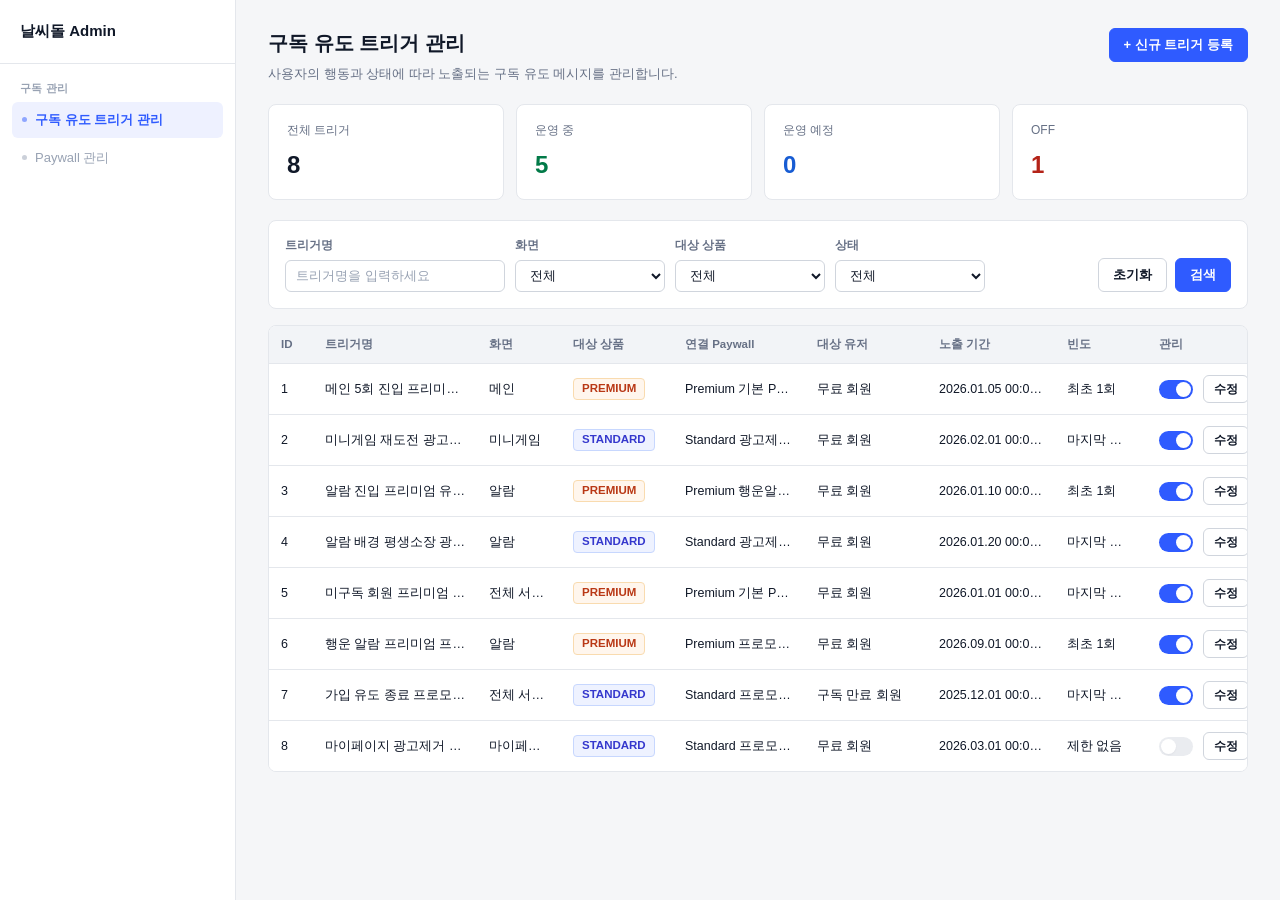
==== commit 862a1c6d: "Simplify trigger admin: drop trigger point, fix display type to popup - Remove 트리거 지점 selection enti" ====
--- a/subscription-trigger-admin/index.html
+++ b/subscription-trigger-admin/index.html
@@ -246,7 +246,7 @@
     overflow-x:auto;
     overflow-y:hidden;
   }
-  table{width:100%;min-width:1300px;border-collapse:collapse;table-layout:fixed;}
+  table{width:100%;min-width:1100px;border-collapse:collapse;table-layout:fixed;}
   thead th{
     text-align:left;
     font-size:11.5px;
@@ -264,6 +264,8 @@
     color:var(--text);
     vertical-align:middle;
     overflow:hidden;
+    white-space:nowrap;
+    text-overflow:ellipsis;
   }
   tbody tr{cursor:pointer;}
   tbody tr:hover{background:#fafbfc;}
@@ -276,16 +278,14 @@
     max-width:100%;
   }
   .col-id{width:44px;}
-  .col-name{width:168px;}
-  .col-screen{width:68px;}
-  .col-trigger{width:150px;}
-  .col-type{width:68px;}
-  .col-product{width:76px;}
+  .col-name{width:164px;}
+  .col-screen{width:84px;}
+  .col-product{width:112px;}
   .col-paywall{width:132px;}
-  .col-target{width:112px;}
-  .col-period{width:136px;}
-  .col-freq{width:104px;}
-  .col-priority{width:52px;text-align:center;}
+  .col-target{width:122px;}
+  .col-period{width:128px;}
+  .col-freq{width:90px;}
+  .col-priority{width:54px;text-align:center;}
   .col-status{width:70px;}
   .col-manage{width:100px;}
   td.col-priority{text-align:center;}
@@ -370,7 +370,7 @@
   .field .error-text{font-size:11.5px;color:var(--danger);margin-top:5px;display:none;}
   .field.has-error .error-text{display:block;}
   .field.has-error input,.field.has-error select,.field.has-error textarea{border-color:var(--danger)!important;}
-  .field.has-error .card-select .card-option{border-color:var(--danger);}
+  .field.has-error .card-select .product-card{border-color:var(--danger);}
 
   input[type=text], input[type=number], input[type=datetime-local], select, textarea{
     width:100%;
@@ -442,25 +442,6 @@
 
   .card-select{display:grid;grid-template-columns:repeat(4,1fr);gap:10px;}
   .card-select.two-col{grid-template-columns:repeat(2,1fr);}
-  .card-option{
-    border:1.5px solid var(--border);
-    border-radius:8px;
-    padding:14px 10px 12px 10px;
-    cursor:pointer;
-    text-align:center;
-    background:var(--surface);
-  }
-  .card-option:hover{border-color:var(--border-strong);}
-  .card-option.selected{border-color:var(--primary);background:var(--primary-soft);}
-  .card-option .icon-wrap{
-    display:flex;
-    align-items:center;
-    justify-content:center;
-    height:52px;
-    margin-bottom:10px;
-  }
-  .card-option .icon-wrap svg{width:44px;height:40px;}
-  .card-option .opt-title{font-size:12.5px;font-weight:600;color:var(--text);}
 
   .product-card{
     border:1.5px solid var(--border);
@@ -554,22 +535,11 @@
   .sheet{
     position:relative;
     background:#fff;
-    border-radius:16px 16px 0 0;
+    border-radius:14px;
     padding:18px 16px 16px 16px;
     box-shadow:0 -4px 16px rgba(0,0,0,.12);
-  }
-  .sheet.popup-center{
     margin:auto 14px;
-    border-radius:14px;
     align-self:center;
-  }
-  .sheet.fullpage-sheet{
-    position:absolute;inset:0;
-    border-radius:22px;
-    display:flex;
-    flex-direction:column;
-    justify-content:center;
-    padding:28px 20px;
   }
   .sheet-img{
     height:96px;
@@ -605,26 +575,6 @@
     padding:2px 7px;
     border-radius:4px;
   }
-  .flow-preview{
-    position:absolute;inset:0;
-    display:flex;
-    flex-direction:column;
-    align-items:center;
-    justify-content:center;
-    gap:10px;
-    padding:24px;
-  }
-  .flow-preview .fp-chip{
-    background:#fff;
-    border-radius:8px;
-    padding:10px 16px;
-    font-size:12px;
-    font-weight:600;
-    color:var(--text);
-    box-shadow:var(--shadow-sm);
-    text-align:center;
-  }
-  .flow-preview .fp-arrow{color:var(--text-tertiary);font-size:16px;}
   .preview-meta{
     margin-top:14px;
     font-size:11.5px;
@@ -781,13 +731,13 @@
       <div class="table-wrap">
         <table>
           <colgroup>
-            <col class="col-id"><col class="col-name"><col class="col-screen"><col class="col-trigger">
-            <col class="col-type"><col class="col-product"><col class="col-paywall"><col class="col-target">
+            <col class="col-id"><col class="col-name"><col class="col-screen">
+            <col class="col-product"><col class="col-paywall"><col class="col-target">
             <col class="col-period"><col class="col-freq"><col class="col-priority"><col class="col-status"><col class="col-manage">
           </colgroup>
           <thead>
             <tr>
-              <th class="sticky-col sticky-id">ID</th><th class="sticky-col sticky-name">트리거명</th><th>화면</th><th>트리거 지점</th><th>노출 형태</th>
+              <th class="sticky-col sticky-id">ID</th><th class="sticky-col sticky-name">트리거명</th><th>화면</th>
               <th>대상 상품</th><th>연결 Paywall</th><th>대상 유저</th><th>노출 기간</th>
               <th>빈도</th><th>우선순위</th><th>상태</th><th class="sticky-col sticky-manage">관리</th>
             </tr>
@@ -840,34 +790,24 @@
             </div>
           </div>
 
-          <!-- 2. 트리거 설정 -->
+          <!-- 2. 노출 화면 -->
           <div class="section-card">
             <div class="section-head">
               <span class="section-num">2</span>
-              <span class="section-title">트리거 설정</span>
-              <span class="section-sub">사용자가 어떤 화면에서 어떤 행동을 했을 때 구독 유도를 시작할지 설정합니다.</span>
-            </div>
-            <div class="field-row">
-              <div class="field" id="field-screen">
-                <label class="field-label">화면<span class="required-mark">*</span></label>
-                <select id="f-screen">
-                  <option value="">화면을 선택하세요</option>
-                  <option value="메인">메인</option>
-                  <option value="알람">알람</option>
-                  <option value="미니게임">미니게임</option>
-                  <option value="마이페이지">마이페이지</option>
-                  <option value="전체 서비스">전체 서비스</option>
-                </select>
-                <div class="error-text">노출 화면을 선택해주세요.</div>
-              </div>
-              <div class="field" id="field-triggerPoint">
-                <label class="field-label">트리거 지점<span class="required-mark">*</span></label>
-                <select id="f-triggerPoint" disabled>
-                  <option value="">화면을 먼저 선택하세요</option>
-                </select>
-                <div class="helper">개발에서 지원하는 트리거 이벤트만 선택할 수 있습니다.</div>
-                <div class="error-text">트리거 지점을 선택해주세요.</div>
-              </div>
+              <span class="section-title">노출 화면</span>
+              <span class="section-sub">구독 유도 팝업을 노출할 화면을 설정합니다.</span>
+            </div>
+            <div class="field" id="field-screen" style="margin-bottom:0;max-width:340px;">
+              <label class="field-label">화면<span class="required-mark">*</span></label>
+              <select id="f-screen">
+                <option value="">화면을 선택하세요</option>
+                <option value="메인">메인</option>
+                <option value="알람">알람</option>
+                <option value="미니게임">미니게임</option>
+                <option value="마이페이지">마이페이지</option>
+                <option value="전체 서비스">전체 서비스</option>
+              </select>
+              <div class="error-text">노출 화면을 선택해주세요.</div>
             </div>
           </div>
 
@@ -889,22 +829,14 @@
                   <label for="tu-standard_sub">STANDARD 구독자</label>
                 </div>
                 <div class="checkbox-item">
-                  <input type="checkbox" id="tu-premium_sub" value="premium_sub">
-                  <label for="tu-premium_sub">PREMIUM 구독자</label>
-                </div>
-                <div class="checkbox-item">
-                  <input type="checkbox" id="tu-premium_trial" value="premium_trial">
-                  <label for="tu-premium_trial">PREMIUM 무료체험 중</label>
-                </div>
-                <div class="checkbox-item">
                   <input type="checkbox" id="tu-expired" value="expired">
                   <label for="tu-expired">구독 만료 회원</label>
                 </div>
               </div>
               <div class="error-text">대상 사용자를 1개 이상 선택해주세요.</div>
-              <div class="warning-box" id="premium-warning" style="display:none;">
+              <div class="warning-box" id="subscriber-warning" style="display:none;">
                 <span class="mark">주의</span>
-                <span>이미 PREMIUM 혜택을 이용 중인 사용자입니다. PREMIUM 가입 유도 대상으로 설정하는 것이 맞는지 확인해주세요.</span>
+                <span id="subscriber-warning-text"></span>
               </div>
             </div>
           </div>
@@ -969,35 +901,7 @@
             <div class="section-head">
               <span class="section-num">6</span>
               <span class="section-title">노출 콘텐츠</span>
-            </div>
-            <div class="field">
-              <label class="field-label">노출 형태<span class="required-mark">*</span></label>
-              <div class="card-select" id="f-displayType">
-                <div class="card-option" data-value="popup">
-                  <div class="icon-wrap">
-                    <svg viewBox="0 0 44 40" fill="none"><rect x="2" y="10" width="40" height="26" rx="3" stroke="#98a2b3" stroke-width="1.5"/><rect x="8" y="16" width="28" height="4" rx="1" fill="#d0d5dd"/><rect x="8" y="23" width="20" height="3" rx="1" fill="#e4e7ec"/><rect x="8" y="29" width="14" height="5" rx="1.5" fill="#98a2b3"/></svg>
-                  </div>
-                  <div class="opt-title">팝업</div>
-                </div>
-                <div class="card-option" data-value="bottomsheet">
-                  <div class="icon-wrap">
-                    <svg viewBox="0 0 44 40" fill="none"><rect x="2" y="2" width="40" height="36" rx="3" stroke="#e4e7ec" stroke-width="1.5"/><rect x="2" y="20" width="40" height="18" rx="3" stroke="#98a2b3" stroke-width="1.5" fill="#fff"/><rect x="17" y="23" width="10" height="2.5" rx="1.2" fill="#d0d5dd"/><rect x="9" y="29" width="26" height="5" rx="1.5" fill="#98a2b3"/></svg>
-                  </div>
-                  <div class="opt-title">바텀시트</div>
-                </div>
-                <div class="card-option" data-value="fullpage">
-                  <div class="icon-wrap">
-                    <svg viewBox="0 0 44 40" fill="none"><rect x="2" y="2" width="40" height="36" rx="3" stroke="#98a2b3" stroke-width="1.5" fill="#fff"/><rect x="8" y="9" width="28" height="10" rx="2" fill="#e4e7ec"/><rect x="8" y="23" width="20" height="3" rx="1" fill="#e4e7ec"/><rect x="8" y="29" width="28" height="5" rx="1.5" fill="#98a2b3"/></svg>
-                  </div>
-                  <div class="opt-title">풀페이지</div>
-                </div>
-                <div class="card-option" data-value="paywall_direct">
-                  <div class="icon-wrap">
-                    <svg viewBox="0 0 44 40" fill="none"><rect x="2" y="9" width="16" height="22" rx="2.5" stroke="#98a2b3" stroke-width="1.5" fill="#fff"/><path d="M22 20H38M38 20L32 14M38 20L32 26" stroke="#98a2b3" stroke-width="1.6" stroke-linecap="round" stroke-linejoin="round"/></svg>
-                  </div>
-                  <div class="opt-title">Paywall 바로 이동</div>
-                </div>
-              </div>
+              <span class="section-sub">노출 형태는 팝업으로 고정됩니다.</span>
             </div>
 
             <div id="popup-content-fields">
@@ -1089,7 +993,7 @@
               <div class="phone-screen" id="phone-screen"></div>
             </div>
             <div class="preview-meta">
-              <span id="preview-type-label">팝업</span>
+              <span>노출 형태: 팝업</span>
               <span id="preview-product-label">-</span>
             </div>
           </div>
@@ -1125,48 +1029,18 @@
   "use strict";
 
   /* ============================================================
-   * Static reference data (trigger events are dev-defined; ops
-   * users may only pick from these lists, never free-type one)
+   * Static reference data
    * ============================================================ */
-  var TRIGGER_POINTS = {
-    "메인": [
-      { value:"app_open_5", label:"APP OPEN 횟수 5번째" },
-      { value:"main_enter", label:"메인 화면 진입" }
-    ],
-    "알람": [
-      { value:"alarm_enter_first", label:"알람 페이지 최초 진입" },
-      { value:"alarm_bg_lifetime_ad", label:"유료 알람 배경화면에서 광고보고 평생 소장하기 클릭" },
-      { value:"luck_alarm_enter", label:"행운 알람 영역 진입" }
-    ],
-    "미니게임": [
-      { value:"game_end_first", label:"첫 게임 종료" },
-      { value:"game_end_ad_retry", label:"첫 게임 종료 후 광고 보고 재도전 CTA 클릭" }
-    ],
-    "마이페이지": [
-      { value:"mypage_enter", label:"마이페이지 진입" }
-    ],
-    "전체 서비스": [
-      { value:"non_subscriber", label:"멤버십을 구독하지 않은 회원" },
-      { value:"app_open", label:"APP OPEN" }
-    ]
-  };
-
   var TARGET_USER_LABELS = {
     free:"무료 회원",
     standard_sub:"STANDARD 구독자",
-    premium_sub:"PREMIUM 구독자",
-    premium_trial:"PREMIUM 무료체험 중",
     expired:"구독 만료 회원"
   };
-  var TARGET_USER_ORDER = ["free","standard_sub","premium_sub","premium_trial","expired"];
+  var TARGET_USER_ORDER = ["free","standard_sub","expired"];
 
   var PAYWALLS = {
     STANDARD:["Standard 광고제거 Paywall","Standard 프로모션 Paywall"],
     PREMIUM:["Premium 기본 Paywall","Premium 행운알람 Paywall","Premium 프로모션 Paywall"]
-  };
-
-  var DISPLAY_TYPE_LABELS = {
-    popup:"팝업", bottomsheet:"바텀시트", fullpage:"풀페이지", paywall_direct:"Paywall 바로 이동"
   };
 
   var FREQ_LABELS = {
@@ -1183,17 +1057,17 @@
   var triggers = [
     {
       id:1, name:"메인 5회 진입 프리미엄 유도", description:"신규 무료 회원의 5회차 앱 진입 시 프리미엄 업셀을 시도합니다.",
-      enabled:true, screen:"메인", triggerPoint:"app_open_5",
+      enabled:true, screen:"메인",
       targetUsers:["free"], startAt:"2026-01-05T00:00", hasEndDate:false, endAt:"",
       freqType:"first_only", freqValue:null,
-      displayType:"fullpage",
+      displayType:"popup",
       popupTitle:"프리미엄으로 더 많은 날씨 정보를 확인해보세요", popupSubtitle:"초정밀 예보와 프리미엄 테마를 만나보세요.",
       popupImage:null, cta:"프리미엄 시작하기", subCta:"나중에",
       product:"PREMIUM", paywall:"Premium 기본 Paywall", priority:1
     },
     {
       id:2, name:"미니게임 재도전 광고제거 유도", description:"",
-      enabled:true, screen:"미니게임", triggerPoint:"game_end_ad_retry",
+      enabled:true, screen:"미니게임",
       targetUsers:["free"], startAt:"2026-02-01T00:00", hasEndDate:false, endAt:"",
       freqType:"last_n_days", freqValue:3,
       displayType:"popup",
@@ -1203,7 +1077,7 @@
     },
     {
       id:3, name:"알람 진입 프리미엄 유도", description:"",
-      enabled:true, screen:"알람", triggerPoint:"alarm_enter_first",
+      enabled:true, screen:"알람",
       targetUsers:["free"], startAt:"2026-01-10T00:00", hasEndDate:false, endAt:"",
       freqType:"first_only", freqValue:null,
       displayType:"popup",
@@ -1213,7 +1087,7 @@
     },
     {
       id:4, name:"알람 배경 평생소장 광고제거 유도", description:"",
-      enabled:true, screen:"알람", triggerPoint:"alarm_bg_lifetime_ad",
+      enabled:true, screen:"알람",
       targetUsers:["free"], startAt:"2026-01-20T00:00", hasEndDate:false, endAt:"",
       freqType:"last_n_days", freqValue:2,
       displayType:"popup",
@@ -1223,7 +1097,7 @@
     },
     {
       id:5, name:"미구독 회원 프리미엄 유도", description:"",
-      enabled:true, screen:"전체 서비스", triggerPoint:"non_subscriber",
+      enabled:true, screen:"전체 서비스",
       targetUsers:["free"], startAt:"2026-01-01T00:00", hasEndDate:false, endAt:"",
       freqType:"last_n_days", freqValue:3,
       displayType:"popup",
@@ -1233,8 +1107,8 @@
     },
     {
       id:6, name:"행운 알람 프리미엄 프로모션", description:"가을 시즌 프로모션. 알람 화면 Priority 1과 중복 예정.",
-      enabled:true, screen:"알람", triggerPoint:"luck_alarm_enter",
-      targetUsers:["free","premium_trial"], startAt:"2026-09-01T00:00", hasEndDate:true, endAt:"2026-09-30T23:59",
+      enabled:true, screen:"알람",
+      targetUsers:["free"], startAt:"2026-09-01T00:00", hasEndDate:true, endAt:"2026-09-30T23:59",
       freqType:"first_only", freqValue:null,
       displayType:"popup",
       popupTitle:"행운 알람 프리미엄 프로모션", popupSubtitle:"가을맞이 특별 혜택을 놓치지 마세요.",
@@ -1243,21 +1117,22 @@
     },
     {
       id:7, name:"가입 유도 종료 프로모션", description:"겨울 프로모션. 이미 종료됨.",
-      enabled:true, screen:"전체 서비스", triggerPoint:"app_open",
+      enabled:true, screen:"전체 서비스",
       targetUsers:["expired"], startAt:"2025-12-01T00:00", hasEndDate:true, endAt:"2026-01-31T23:59",
       freqType:"last_n_days", freqValue:7,
-      displayType:"bottomsheet",
+      displayType:"popup",
       popupTitle:"다시 만나서 반가워요", popupSubtitle:"놓친 혜택을 다시 받아보세요.",
       popupImage:null, cta:"다시 시작하기", subCta:"나중에",
       product:"STANDARD", paywall:"Standard 프로모션 Paywall", priority:5
     },
     {
-      id:8, name:"마이페이지 Paywall 직행 테스트", description:"현재 OFF 상태로 운영 중지된 트리거 샘플.",
-      enabled:false, screen:"마이페이지", triggerPoint:"mypage_enter",
+      id:8, name:"마이페이지 광고제거 프로모션 테스트", description:"현재 OFF 상태로 운영 중지된 트리거 샘플.",
+      enabled:false, screen:"마이페이지",
       targetUsers:["free"], startAt:"2026-03-01T00:00", hasEndDate:false, endAt:"",
       freqType:"unlimited", freqValue:null,
-      displayType:"paywall_direct",
-      popupTitle:"", popupSubtitle:"", popupImage:null, cta:"", subCta:"",
+      displayType:"popup",
+      popupTitle:"광고 없이 마이페이지를 이용해보세요", popupSubtitle:"STANDARD 멤버십으로 광고를 제거할 수 있어요.",
+      popupImage:null, cta:"광고 없이 이용하기", subCta:"나중에",
       product:"STANDARD", paywall:"Standard 프로모션 Paywall", priority:1
     }
   ];
@@ -1349,21 +1224,18 @@
     var tbody = document.getElementById("trigger-tbody");
     var list = getFilteredTriggers();
     if (list.length === 0){
-      tbody.innerHTML = '<tr class="empty-row"><td colspan="13">조건에 맞는 트리거가 없습니다.</td></tr>';
+      tbody.innerHTML = '<tr class="empty-row"><td colspan="11">조건에 맞는 트리거가 없습니다.</td></tr>';
       return;
     }
     var rows = list.map(function(t){
       var status = computeStatus(t);
       var targetLabel = t.targetUsers.map(function(v){ return TARGET_USER_LABELS[v]; }).join(", ");
-      var triggerLabel = (TRIGGER_POINTS[t.screen]||[]).reduce(function(acc,o){ return o.value===t.triggerPoint ? o.label : acc; }, t.triggerPoint);
       var productBadgeClass = t.product === "PREMIUM" ? "badge-premium" : "badge-standard";
       return '' +
         '<tr data-id="'+t.id+'">' +
           '<td class="sticky-col sticky-id">'+t.id+'</td>' +
           '<td class="sticky-col sticky-name" title="'+escapeHtml(t.name)+'"><span class="cell-ellipsis">'+escapeHtml(t.name)+'</span></td>' +
           '<td>'+escapeHtml(t.screen)+'</td>' +
-          '<td title="'+escapeHtml(triggerLabel)+'"><span class="cell-ellipsis">'+escapeHtml(triggerLabel)+'</span></td>' +
-          '<td>'+DISPLAY_TYPE_LABELS[t.displayType]+'</td>' +
           '<td><span class="badge '+productBadgeClass+'">'+t.product+'</span></td>' +
           '<td title="'+escapeHtml(t.paywall)+'"><span class="cell-ellipsis">'+escapeHtml(t.paywall)+'</span></td>' +
           '<td title="'+escapeHtml(targetLabel)+'"><span class="cell-ellipsis">'+escapeHtml(targetLabel)+'</span></td>' +
@@ -1461,7 +1333,7 @@
     var startAt = now.toISOString().slice(0,16);
     return {
       name:"", description:"", enabled:true,
-      screen:"", triggerPoint:"",
+      screen:"",
       targetUsers:["free"],
       startAt:startAt, hasEndDate:true, endAt:"",
       freqType:"first_only", freqValue:null,
@@ -1474,11 +1346,11 @@
   function cloneTriggerToForm(t){
     return {
       name:t.name, description:t.description||"", enabled:t.enabled,
-      screen:t.screen, triggerPoint:t.triggerPoint,
+      screen:t.screen,
       targetUsers:t.targetUsers.slice(),
       startAt:t.startAt, hasEndDate:t.hasEndDate, endAt:t.endAt||"",
       freqType:t.freqType, freqValue:t.freqValue,
-      displayType:t.displayType,
+      displayType:"popup",
       popupTitle:t.popupTitle||"", popupSubtitle:t.popupSubtitle||"", popupImage:t.popupImage||null,
       cta:t.cta||"", subCta:t.subCta||"",
       product:t.product, paywall:t.paywall, priority:t.priority
@@ -1514,22 +1386,6 @@
   document.getElementById("btn-cancel").addEventListener("click", function(){ showView("list"); });
 
   /* ---- populate static form controls from formState ---- */
-  function populateTriggerPointOptions(){
-    var sel = document.getElementById("f-triggerPoint");
-    var opts = TRIGGER_POINTS[formState.screen] || [];
-    if (!formState.screen){
-      sel.disabled = true;
-      sel.innerHTML = '<option value="">화면을 먼저 선택하세요</option>';
-      return;
-    }
-    sel.disabled = false;
-    sel.innerHTML = '<option value="">트리거 지점을 선택하세요</option>' +
-      opts.map(function(o){
-        var sel2 = (o.value === formState.triggerPoint) ? " selected" : "";
-        return '<option value="'+o.value+'"'+sel2+'>'+escapeHtml(o.label)+'</option>';
-      }).join("");
-  }
-
   function populatePaywallOptions(){
     var sel = document.getElementById("f-paywall");
     var opts = formState.product ? (PAYWALLS[formState.product]||[]) : [];
@@ -1577,9 +1433,13 @@
     }
   }
 
-  function updatePremiumWarning(){
-    var warn = document.getElementById("premium-warning");
-    var show = formState.product === "PREMIUM" && formState.targetUsers.indexOf("premium_sub") !== -1;
+  function updateSubscriberWarning(){
+    var warn = document.getElementById("subscriber-warning");
+    var textEl = document.getElementById("subscriber-warning-text");
+    var show = formState.product === "STANDARD" && formState.targetUsers.indexOf("standard_sub") !== -1;
+    if (show){
+      textEl.textContent = "이미 STANDARD 혜택을 이용 중인 사용자입니다. STANDARD 가입 유도 대상으로 설정하는 것이 맞는지 확인해주세요.";
+    }
     warn.style.display = show ? "flex" : "none";
   }
 
@@ -1593,19 +1453,14 @@
 
   function updateFlowDiagram(){
     var el = document.getElementById("flow-diagram");
-    var triggerLabel = "-";
-    if (formState.screen && formState.triggerPoint){
-      var opts = TRIGGER_POINTS[formState.screen] || [];
-      var found = opts.find(function(o){ return o.value === formState.triggerPoint; });
-      triggerLabel = found ? found.label : "-";
-    }
+    var screenLabel = formState.screen || "-";
     var productLabel = formState.product || "-";
     var paywallLabel = formState.paywall || "-";
     function chip(text){
       var empty = (text === "-");
       return '<span class="flow-chip'+(empty?" empty":"")+'">'+escapeHtml(text)+'</span>';
     }
-    el.innerHTML = chip(triggerLabel) + '<span class="flow-arrow">&rarr;</span>' + chip(productLabel) + '<span class="flow-arrow">&rarr;</span>' + chip(paywallLabel);
+    el.innerHTML = chip(screenLabel) + '<span class="flow-arrow">&rarr;</span>' + chip(productLabel) + '<span class="flow-arrow">&rarr;</span>' + chip(paywallLabel);
   }
 
   function populateForm(){
@@ -1614,7 +1469,6 @@
     document.getElementById("f-enabled").checked = formState.enabled;
 
     document.getElementById("f-screen").value = formState.screen;
-    populateTriggerPointOptions();
 
     TARGET_USER_ORDER.forEach(function(v){
       document.getElementById("tu-"+v).checked = formState.targetUsers.indexOf(v) !== -1;
@@ -1628,11 +1482,6 @@
 
     document.getElementById("f-freqType").value = formState.freqType;
     populateFreqSub();
-
-    document.querySelectorAll("#f-displayType .card-option").forEach(function(el){
-      el.classList.toggle("selected", el.dataset.value === formState.displayType);
-    });
-    document.getElementById("popup-content-fields").style.display = (formState.displayType === "paywall_direct") ? "none" : "block";
 
     document.getElementById("f-popupTitle").value = formState.popupTitle;
     document.getElementById("f-popupSubtitle").value = formState.popupSubtitle;
@@ -1654,7 +1503,7 @@
 
     document.getElementById("f-priority").value = formState.priority;
 
-    updatePremiumWarning();
+    updateSubscriberWarning();
     updatePriorityWarning();
     updateFlowDiagram();
     renderPreview();
@@ -1674,16 +1523,8 @@
 
   document.getElementById("f-screen").addEventListener("change", function(){
     formState.screen = this.value;
-    formState.triggerPoint = "";
-    populateTriggerPointOptions();
     clearFieldError("field-screen");
-    clearFieldError("field-triggerPoint");
     updatePriorityWarning();
-    updateFlowDiagram();
-  });
-  document.getElementById("f-triggerPoint").addEventListener("change", function(){
-    formState.triggerPoint = this.value;
-    clearFieldError("field-triggerPoint");
     updateFlowDiagram();
   });
 
@@ -1695,7 +1536,7 @@
       });
       formState.targetUsers = vals;
       clearFieldError("field-targetUsers");
-      updatePremiumWarning();
+      updateSubscriberWarning();
     }
   });
 
@@ -1722,17 +1563,6 @@
     formState.freqType = this.value;
     formState.freqValue = (formState.freqType === "first_only" || formState.freqType === "unlimited") ? null : 1;
     populateFreqSub();
-  });
-
-  document.getElementById("f-displayType").addEventListener("click", function(e){
-    var card = e.target.closest(".card-option");
-    if (!card) return;
-    formState.displayType = card.dataset.value;
-    document.querySelectorAll("#f-displayType .card-option").forEach(function(el){
-      el.classList.toggle("selected", el === card);
-    });
-    document.getElementById("popup-content-fields").style.display = (formState.displayType === "paywall_direct") ? "none" : "block";
-    renderPreview();
   });
 
   document.getElementById("f-popupTitle").addEventListener("input", function(){
@@ -1776,7 +1606,7 @@
     populatePaywallOptions();
     clearFieldError("field-product");
     clearFieldError("field-paywall");
-    updatePremiumWarning();
+    updateSubscriberWarning();
     updateFlowDiagram();
     renderPreview();
   });
@@ -1795,9 +1625,7 @@
   /* ---- preview ---- */
   function renderPreview(){
     var screen = document.getElementById("phone-screen");
-    var typeLabelEl = document.getElementById("preview-type-label");
     var productLabelEl = document.getElementById("preview-product-label");
-    typeLabelEl.textContent = DISPLAY_TYPE_LABELS[formState.displayType] || "-";
     productLabelEl.textContent = formState.product || "-";
 
     var bg = '<div class="phone-notch"></div><div class="phone-bg-app">' +
@@ -1806,29 +1634,15 @@
       '<div class="fake-block"></div>' +
     '</div>';
 
-    if (formState.displayType === "paywall_direct"){
-      var pwLabel = formState.paywall || "Paywall 선택 필요";
-      screen.innerHTML = bg + '<div class="flow-preview">' +
-        '<div class="fp-chip">Trigger 발생</div>' +
-        '<div class="fp-arrow">&darr;</div>' +
-        '<div class="fp-chip">'+escapeHtml(pwLabel)+'</div>' +
-      '</div>';
-      return;
-    }
-
     var productBadgeHtml = formState.product ?
       '<span class="sheet-product-badge '+(formState.product==="PREMIUM"?"badge-premium":"badge-standard")+'">'+formState.product+'</span>' : "";
-
-    var sheetClass = "sheet";
-    if (formState.displayType === "popup") sheetClass += " popup-center";
-    if (formState.displayType === "fullpage") sheetClass += " fullpage-sheet";
 
     var title = formState.popupTitle || "타이틀을 입력해주세요";
     var subtitle = formState.popupSubtitle;
     var cta = formState.cta || "CTA 문구를 입력해주세요";
     var subCta = formState.subCta;
 
-    var sheetHtml = '<div class="'+sheetClass+'">' +
+    var sheetHtml = '<div class="sheet">' +
       (formState.popupImage ? '<div class="sheet-img">이미지 미리보기</div>' : '') +
       '<div class="sheet-title">'+escapeHtml(title)+'</div>' +
       (subtitle ? '<div class="sheet-subtitle">'+escapeHtml(subtitle)+'</div>' : '') +
@@ -1837,13 +1651,7 @@
       (productBadgeHtml ? '<div class="sheet-badge-row">'+productBadgeHtml+'</div>' : '') +
     '</div>';
 
-    if (formState.displayType === "fullpage"){
-      screen.innerHTML = bg + sheetHtml;
-    } else if (formState.displayType === "bottomsheet"){
-      screen.innerHTML = bg + '<div style="position:relative;z-index:1;">' + sheetHtml + '</div>';
-    } else {
-      screen.innerHTML = bg + '<div style="position:relative;z-index:1;display:flex;flex-direction:column;justify-content:center;height:100%;">' + sheetHtml + '</div>';
-    }
+    screen.innerHTML = bg + '<div style="position:relative;z-index:1;display:flex;flex-direction:column;justify-content:center;height:100%;">' + sheetHtml + '</div>';
   }
 
   /* ---- error helpers ---- */
@@ -1856,7 +1664,7 @@
     if (el) el.classList.add("has-error");
   }
   function clearAllErrors(){
-    ["field-name","field-screen","field-triggerPoint","field-targetUsers","field-endAt","field-popupTitle","field-cta","field-product","field-paywall"]
+    ["field-name","field-screen","field-targetUsers","field-endAt","field-popupTitle","field-cta","field-product","field-paywall"]
       .forEach(clearFieldError);
   }
 
@@ -1866,7 +1674,6 @@
 
     if (!formState.name.trim()){ setFieldError("field-name"); errors.push("name"); }
     if (!formState.screen){ setFieldError("field-screen"); errors.push("screen"); }
-    if (!formState.triggerPoint){ setFieldError("field-triggerPoint"); errors.push("triggerPoint"); }
     if (!formState.targetUsers || formState.targetUsers.length === 0){ setFieldError("field-targetUsers"); errors.push("targetUsers"); }
     if (!formState.product){ setFieldError("field-product"); errors.push("product"); }
     if (!formState.paywall){ setFieldError("field-paywall"); errors.push("paywall"); }
@@ -1877,10 +1684,8 @@
       }
     }
 
-    if (formState.displayType !== "paywall_direct"){
-      if (!formState.popupTitle.trim()){ setFieldError("field-popupTitle"); errors.push("popupTitle"); }
-      if (!formState.cta.trim()){ setFieldError("field-cta"); errors.push("cta"); }
-    }
+    if (!formState.popupTitle.trim()){ setFieldError("field-popupTitle"); errors.push("popupTitle"); }
+    if (!formState.cta.trim()){ setFieldError("field-cta"); errors.push("cta"); }
 
     return errors;
   }
@@ -1898,14 +1703,13 @@
       description: formState.description.trim(),
       enabled: formState.enabled,
       screen: formState.screen,
-      triggerPoint: formState.triggerPoint,
       targetUsers: formState.targetUsers.slice(),
       startAt: formState.startAt,
       hasEndDate: formState.hasEndDate,
       endAt: formState.hasEndDate ? formState.endAt : "",
       freqType: formState.freqType,
       freqValue: formState.freqValue,
-      displayType: formState.displayType,
+      displayType: "popup",
       popupTitle: formState.popupTitle.trim(),
       popupSubtitle: formState.popupSubtitle.trim(),
       popupImage: formState.popupImage,
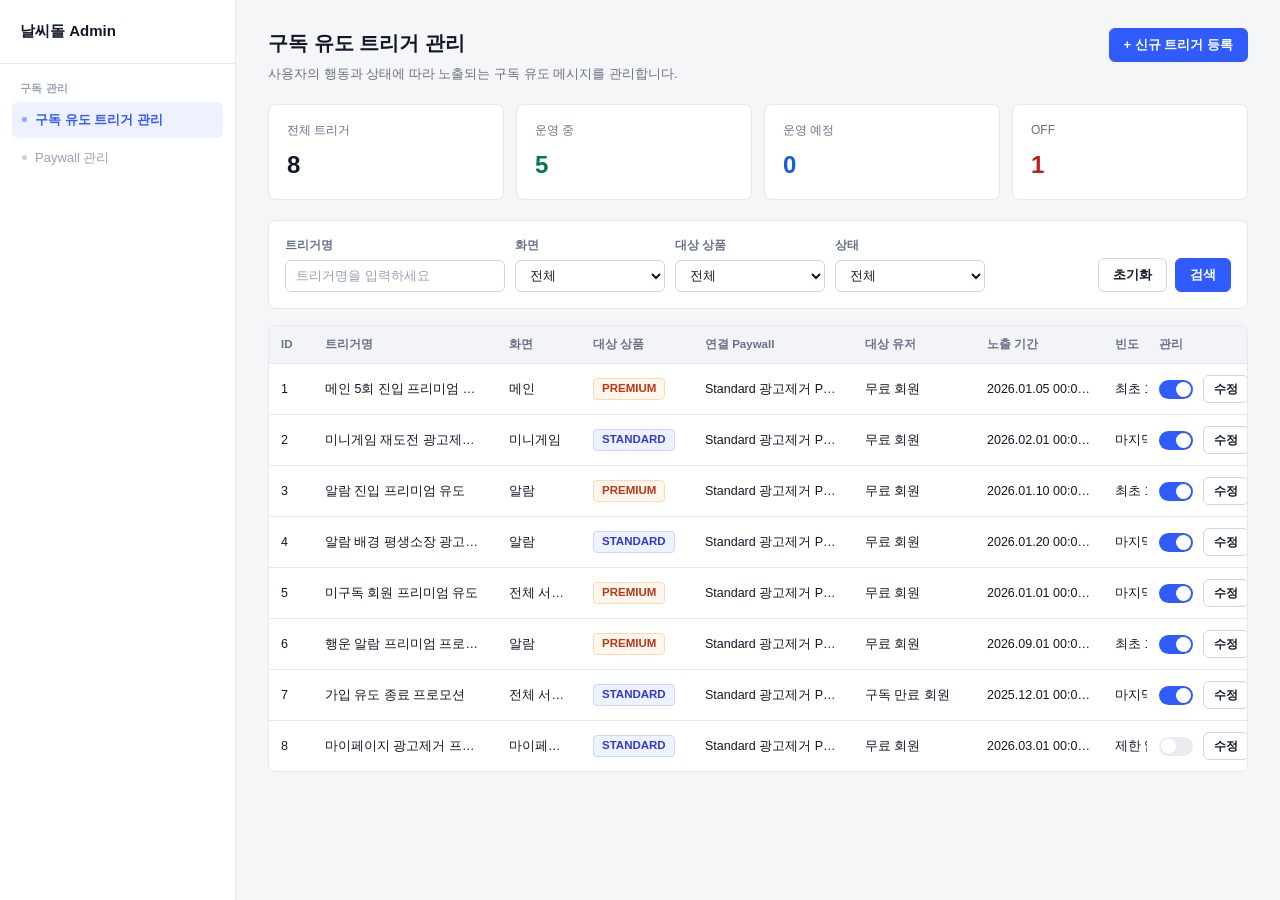
==== commit 5a0de066: "Limit paywall to one option, drop priority entirely - 연결 Paywall now only ever offers "Standard 광고제거" ====
--- a/subscription-trigger-admin/index.html
+++ b/subscription-trigger-admin/index.html
@@ -246,7 +246,7 @@
     overflow-x:auto;
     overflow-y:hidden;
   }
-  table{width:100%;min-width:1100px;border-collapse:collapse;table-layout:fixed;}
+  table{width:100%;min-width:1094px;border-collapse:collapse;table-layout:fixed;}
   thead th{
     text-align:left;
     font-size:11.5px;
@@ -278,17 +278,15 @@
     max-width:100%;
   }
   .col-id{width:44px;}
-  .col-name{width:164px;}
+  .col-name{width:184px;}
   .col-screen{width:84px;}
   .col-product{width:112px;}
-  .col-paywall{width:132px;}
+  .col-paywall{width:160px;}
   .col-target{width:122px;}
   .col-period{width:128px;}
   .col-freq{width:90px;}
-  .col-priority{width:54px;text-align:center;}
   .col-status{width:70px;}
   .col-manage{width:100px;}
-  td.col-priority{text-align:center;}
   .row-manage{display:flex;align-items:center;gap:10px;}
   .empty-row td{padding:48px 12px;text-align:center;color:var(--text-tertiary);font-size:13px;}
 
@@ -489,8 +487,6 @@
   .dropzone.filled{border-style:solid;border-color:var(--green-border);background:var(--green-bg);color:var(--green-text);}
   .dropzone .dz-title{font-weight:600;margin-bottom:3px;color:var(--text);}
   .dropzone.filled .dz-title{color:var(--green-text);}
-
-  .priority-hint{font-size:12px;color:var(--text-secondary);margin-top:6px;}
 
   /* ---------- preview ---------- */
   .preview-panel{
@@ -733,13 +729,13 @@
           <colgroup>
             <col class="col-id"><col class="col-name"><col class="col-screen">
             <col class="col-product"><col class="col-paywall"><col class="col-target">
-            <col class="col-period"><col class="col-freq"><col class="col-priority"><col class="col-status"><col class="col-manage">
+            <col class="col-period"><col class="col-freq"><col class="col-status"><col class="col-manage">
           </colgroup>
           <thead>
             <tr>
               <th class="sticky-col sticky-id">ID</th><th class="sticky-col sticky-name">트리거명</th><th>화면</th>
               <th>대상 상품</th><th>연결 Paywall</th><th>대상 유저</th><th>노출 기간</th>
-              <th>빈도</th><th>우선순위</th><th>상태</th><th class="sticky-col sticky-manage">관리</th>
+              <th>빈도</th><th>상태</th><th class="sticky-col sticky-manage">관리</th>
             </tr>
           </thead>
           <tbody id="trigger-tbody"></tbody>
@@ -965,26 +961,9 @@
             </div>
           </div>
 
-          <!-- 8. 우선순위 -->
-          <div class="section-card">
-            <div class="section-head">
-              <span class="section-num">8</span>
-              <span class="section-title">우선순위</span>
-            </div>
-            <div class="field" style="max-width:160px;margin-bottom:0;">
-              <label class="field-label">Priority</label>
-              <input type="number" id="f-priority" min="1" value="1">
-              <div class="priority-hint">동일한 시점에 여러 구독 유도 트리거를 만족한 경우 숫자가 낮은 트리거를 먼저 노출합니다. (Priority 1 &gt; Priority 2 &gt; Priority 3)</div>
-              <div class="warning-box" id="priority-warning" style="display:none;">
-                <span class="mark">주의</span>
-                <span>동일 화면에서 같은 우선순위를 사용하는 트리거가 있습니다.</span>
-              </div>
-            </div>
-          </div>
-
         </div>
 
-        <!-- 9. 미리보기 -->
+        <!-- 8. 미리보기 -->
         <div class="form-side">
           <div class="preview-panel">
             <h3>앱 노출 미리보기</h3>
@@ -1038,10 +1017,7 @@
   };
   var TARGET_USER_ORDER = ["free","standard_sub","expired"];
 
-  var PAYWALLS = {
-    STANDARD:["Standard 광고제거 Paywall","Standard 프로모션 Paywall"],
-    PREMIUM:["Premium 기본 Paywall","Premium 행운알람 Paywall","Premium 프로모션 Paywall"]
-  };
+  var PAYWALL_OPTIONS = ["Standard 광고제거 Paywall"];
 
   var FREQ_LABELS = {
     first_only:"최초 1회", daily:"일 단위", weekly:"주 단위", monthly:"월 단위",
@@ -1063,7 +1039,7 @@
       displayType:"popup",
       popupTitle:"프리미엄으로 더 많은 날씨 정보를 확인해보세요", popupSubtitle:"초정밀 예보와 프리미엄 테마를 만나보세요.",
       popupImage:null, cta:"프리미엄 시작하기", subCta:"나중에",
-      product:"PREMIUM", paywall:"Premium 기본 Paywall", priority:1
+      product:"PREMIUM", paywall:"Standard 광고제거 Paywall"
     },
     {
       id:2, name:"미니게임 재도전 광고제거 유도", description:"",
@@ -1073,7 +1049,7 @@
       displayType:"popup",
       popupTitle:"광고 없이 게임을 즐겨보세요", popupSubtitle:"STANDARD 멤버십으로 광고를 제거할 수 있어요.",
       popupImage:null, cta:"광고 없이 이용하기", subCta:"나중에",
-      product:"STANDARD", paywall:"Standard 광고제거 Paywall", priority:2
+      product:"STANDARD", paywall:"Standard 광고제거 Paywall"
     },
     {
       id:3, name:"알람 진입 프리미엄 유도", description:"",
@@ -1083,7 +1059,7 @@
       displayType:"popup",
       popupTitle:"행운을 부르는 프리미엄 알람", popupSubtitle:"매일 다른 행운 메시지를 받아보세요.",
       popupImage:null, cta:"프리미엄 알람 시작하기", subCta:"다음에",
-      product:"PREMIUM", paywall:"Premium 행운알람 Paywall", priority:1
+      product:"PREMIUM", paywall:"Standard 광고제거 Paywall"
     },
     {
       id:4, name:"알람 배경 평생소장 광고제거 유도", description:"",
@@ -1093,7 +1069,7 @@
       displayType:"popup",
       popupTitle:"광고 없이 평생 소장하세요", popupSubtitle:"STANDARD 멤버십으로 배경을 광고 없이 소장할 수 있어요.",
       popupImage:null, cta:"광고 없이 소장하기", subCta:"나중에",
-      product:"STANDARD", paywall:"Standard 광고제거 Paywall", priority:2
+      product:"STANDARD", paywall:"Standard 광고제거 Paywall"
     },
     {
       id:5, name:"미구독 회원 프리미엄 유도", description:"",
@@ -1103,17 +1079,17 @@
       displayType:"popup",
       popupTitle:"날씨돌 프리미엄을 만나보세요", popupSubtitle:"광고 제거는 물론 다양한 프리미엄 혜택을 누려보세요.",
       popupImage:null, cta:"프리미엄 알아보기", subCta:"나중에",
-      product:"PREMIUM", paywall:"Premium 기본 Paywall", priority:3
+      product:"PREMIUM", paywall:"Standard 광고제거 Paywall"
     },
     {
-      id:6, name:"행운 알람 프리미엄 프로모션", description:"가을 시즌 프로모션. 알람 화면 Priority 1과 중복 예정.",
+      id:6, name:"행운 알람 프리미엄 프로모션", description:"가을 시즌 프로모션.",
       enabled:true, screen:"알람",
       targetUsers:["free"], startAt:"2026-09-01T00:00", hasEndDate:true, endAt:"2026-09-30T23:59",
       freqType:"first_only", freqValue:null,
       displayType:"popup",
       popupTitle:"행운 알람 프리미엄 프로모션", popupSubtitle:"가을맞이 특별 혜택을 놓치지 마세요.",
       popupImage:null, cta:"지금 확인하기", subCta:"나중에",
-      product:"PREMIUM", paywall:"Premium 프로모션 Paywall", priority:1
+      product:"PREMIUM", paywall:"Standard 광고제거 Paywall"
     },
     {
       id:7, name:"가입 유도 종료 프로모션", description:"겨울 프로모션. 이미 종료됨.",
@@ -1123,7 +1099,7 @@
       displayType:"popup",
       popupTitle:"다시 만나서 반가워요", popupSubtitle:"놓친 혜택을 다시 받아보세요.",
       popupImage:null, cta:"다시 시작하기", subCta:"나중에",
-      product:"STANDARD", paywall:"Standard 프로모션 Paywall", priority:5
+      product:"STANDARD", paywall:"Standard 광고제거 Paywall"
     },
     {
       id:8, name:"마이페이지 광고제거 프로모션 테스트", description:"현재 OFF 상태로 운영 중지된 트리거 샘플.",
@@ -1133,7 +1109,7 @@
       displayType:"popup",
       popupTitle:"광고 없이 마이페이지를 이용해보세요", popupSubtitle:"STANDARD 멤버십으로 광고를 제거할 수 있어요.",
       popupImage:null, cta:"광고 없이 이용하기", subCta:"나중에",
-      product:"STANDARD", paywall:"Standard 프로모션 Paywall", priority:1
+      product:"STANDARD", paywall:"Standard 광고제거 Paywall"
     }
   ];
   var nextId = 9;
@@ -1224,7 +1200,7 @@
     var tbody = document.getElementById("trigger-tbody");
     var list = getFilteredTriggers();
     if (list.length === 0){
-      tbody.innerHTML = '<tr class="empty-row"><td colspan="11">조건에 맞는 트리거가 없습니다.</td></tr>';
+      tbody.innerHTML = '<tr class="empty-row"><td colspan="10">조건에 맞는 트리거가 없습니다.</td></tr>';
       return;
     }
     var rows = list.map(function(t){
@@ -1241,7 +1217,6 @@
           '<td title="'+escapeHtml(targetLabel)+'"><span class="cell-ellipsis">'+escapeHtml(targetLabel)+'</span></td>' +
           '<td><span class="cell-ellipsis">'+fmtPeriod(t)+'</span></td>' +
           '<td><span class="cell-ellipsis">'+fmtFreq(t)+'</span></td>' +
-          '<td class="col-priority">'+t.priority+'</td>' +
           '<td><span class="badge '+STATUS_BADGE_CLASS[status]+'">'+STATUS_LABEL[status]+'</span></td>' +
           '<td class="sticky-col sticky-manage">' +
             '<div class="row-manage">' +
@@ -1339,7 +1314,7 @@
       freqType:"first_only", freqValue:null,
       displayType:"popup",
       popupTitle:"", popupSubtitle:"", popupImage:null, cta:"", subCta:"",
-      product:"", paywall:"", priority:1
+      product:"", paywall:""
     };
   }
 
@@ -1353,7 +1328,7 @@
       displayType:"popup",
       popupTitle:t.popupTitle||"", popupSubtitle:t.popupSubtitle||"", popupImage:t.popupImage||null,
       cta:t.cta||"", subCta:t.subCta||"",
-      product:t.product, paywall:t.paywall, priority:t.priority
+      product:t.product, paywall:t.paywall
     };
   }
 
@@ -1388,7 +1363,6 @@
   /* ---- populate static form controls from formState ---- */
   function populatePaywallOptions(){
     var sel = document.getElementById("f-paywall");
-    var opts = formState.product ? (PAYWALLS[formState.product]||[]) : [];
     if (!formState.product){
       sel.disabled = true;
       sel.innerHTML = '<option value="">상품을 먼저 선택하세요</option>';
@@ -1396,7 +1370,7 @@
     }
     sel.disabled = false;
     sel.innerHTML = '<option value="">Paywall을 선택하세요</option>' +
-      opts.map(function(name){
+      PAYWALL_OPTIONS.map(function(name){
         var sel2 = (name === formState.paywall) ? " selected" : "";
         return '<option value="'+escapeHtml(name)+'"'+sel2+'>'+escapeHtml(name)+'</option>';
       }).join("");
@@ -1443,14 +1417,6 @@
     warn.style.display = show ? "flex" : "none";
   }
 
-  function updatePriorityWarning(){
-    var warn = document.getElementById("priority-warning");
-    var dup = triggers.some(function(t){
-      return t.id !== editingId && t.screen === formState.screen && Number(t.priority) === Number(formState.priority) && formState.screen;
-    });
-    warn.style.display = dup ? "flex" : "none";
-  }
-
   function updateFlowDiagram(){
     var el = document.getElementById("flow-diagram");
     var screenLabel = formState.screen || "-";
@@ -1501,10 +1467,7 @@
     });
     populatePaywallOptions();
 
-    document.getElementById("f-priority").value = formState.priority;
-
     updateSubscriberWarning();
-    updatePriorityWarning();
     updateFlowDiagram();
     renderPreview();
   }
@@ -1524,7 +1487,6 @@
   document.getElementById("f-screen").addEventListener("change", function(){
     formState.screen = this.value;
     clearFieldError("field-screen");
-    updatePriorityWarning();
     updateFlowDiagram();
   });
 
@@ -1615,11 +1577,6 @@
     clearFieldError("field-paywall");
     updateFlowDiagram();
     renderPreview();
-  });
-
-  document.getElementById("f-priority").addEventListener("input", function(){
-    formState.priority = Number(this.value) || 1;
-    updatePriorityWarning();
   });
 
   /* ---- preview ---- */
@@ -1716,8 +1673,7 @@
       cta: formState.cta.trim(),
       subCta: formState.subCta.trim(),
       product: formState.product,
-      paywall: formState.paywall,
-      priority: Number(formState.priority) || 1
+      paywall: formState.paywall
     };
 
     if (editingId == null){
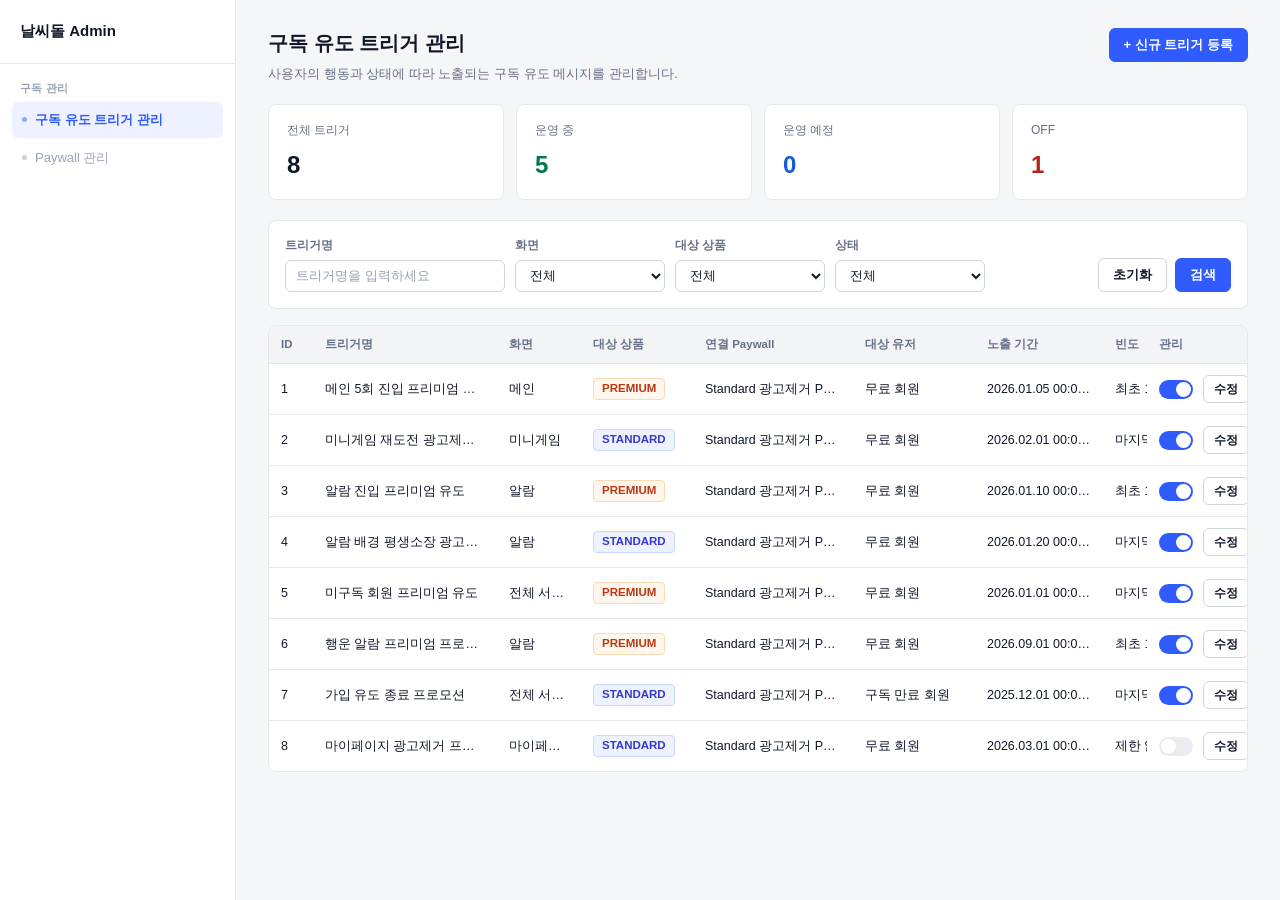
==== commit 77c119e8: "Remove product badge from popup preview The mocked popup content shown to end users doesn't need to " ====
--- a/subscription-trigger-admin/index.html
+++ b/subscription-trigger-admin/index.html
@@ -563,13 +563,6 @@
     padding:6px;
     font-size:11.5px;
     color:var(--text-tertiary);
-  }
-  .sheet-badge-row{display:flex;justify-content:flex-end;margin-top:6px;}
-  .sheet-product-badge{
-    font-size:9.5px;
-    font-weight:700;
-    padding:2px 7px;
-    border-radius:4px;
   }
   .preview-meta{
     margin-top:14px;
@@ -1591,9 +1584,6 @@
       '<div class="fake-block"></div>' +
     '</div>';
 
-    var productBadgeHtml = formState.product ?
-      '<span class="sheet-product-badge '+(formState.product==="PREMIUM"?"badge-premium":"badge-standard")+'">'+formState.product+'</span>' : "";
-
     var title = formState.popupTitle || "타이틀을 입력해주세요";
     var subtitle = formState.popupSubtitle;
     var cta = formState.cta || "CTA 문구를 입력해주세요";
@@ -1605,7 +1595,6 @@
       (subtitle ? '<div class="sheet-subtitle">'+escapeHtml(subtitle)+'</div>' : '') +
       '<div class="sheet-cta">'+escapeHtml(cta)+'</div>' +
       (subCta ? '<div class="sheet-subcta">'+escapeHtml(subCta)+'</div>' : '') +
-      (productBadgeHtml ? '<div class="sheet-badge-row">'+productBadgeHtml+'</div>' : '') +
     '</div>';
 
     screen.innerHTML = bg + '<div style="position:relative;z-index:1;display:flex;flex-direction:column;justify-content:center;height:100%;">' + sheetHtml + '</div>';
